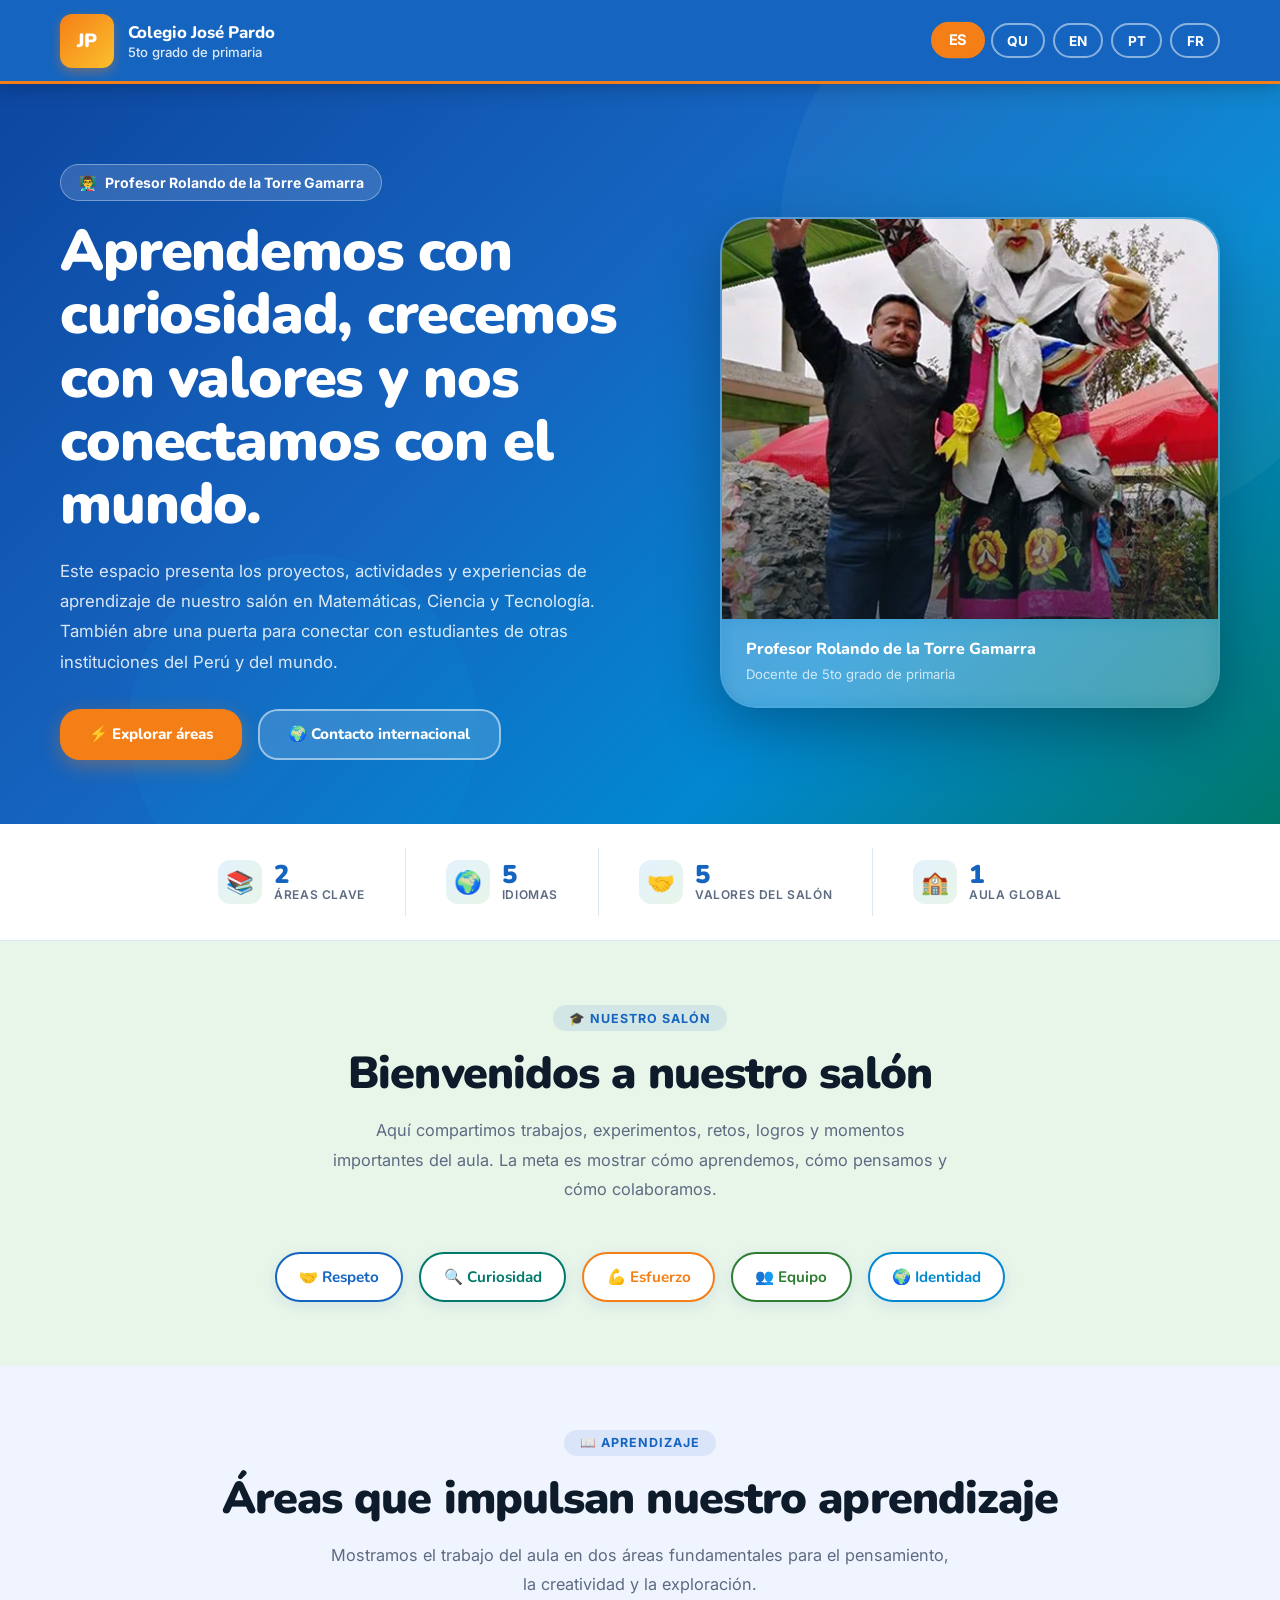
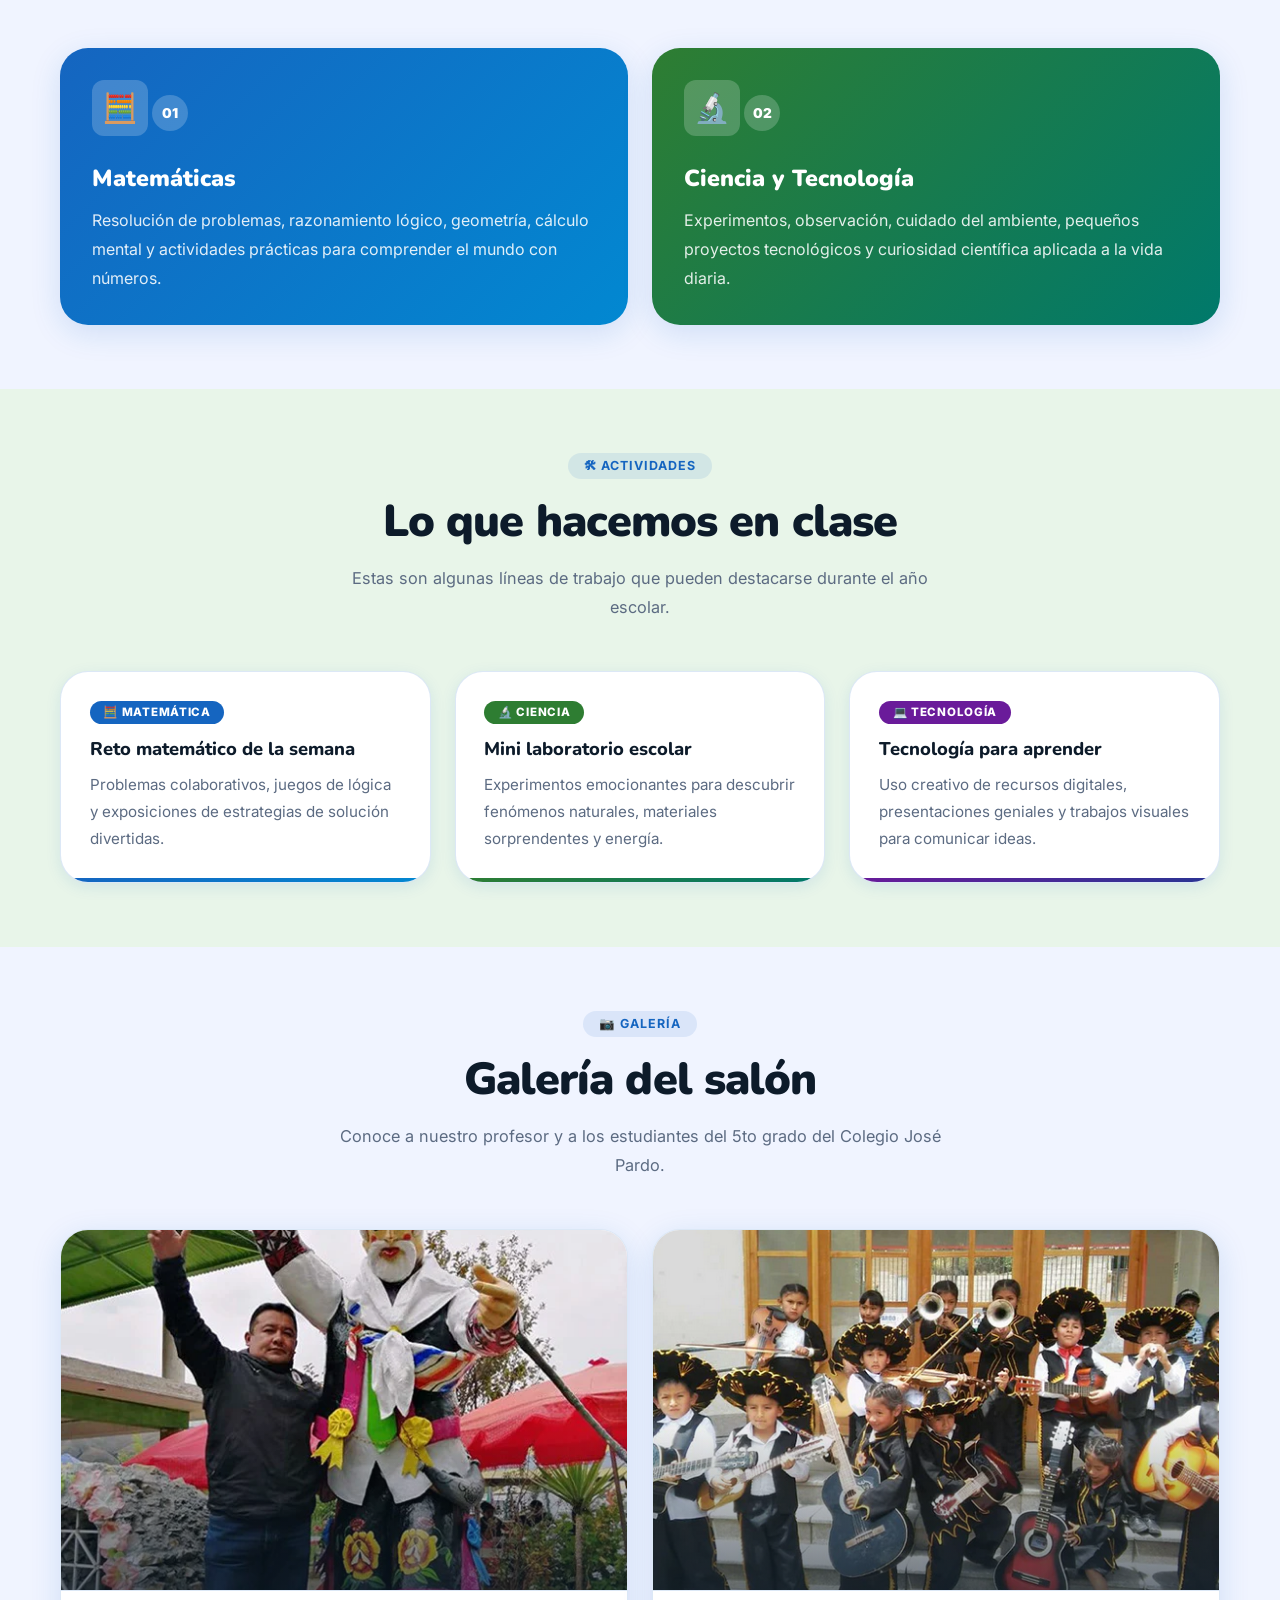
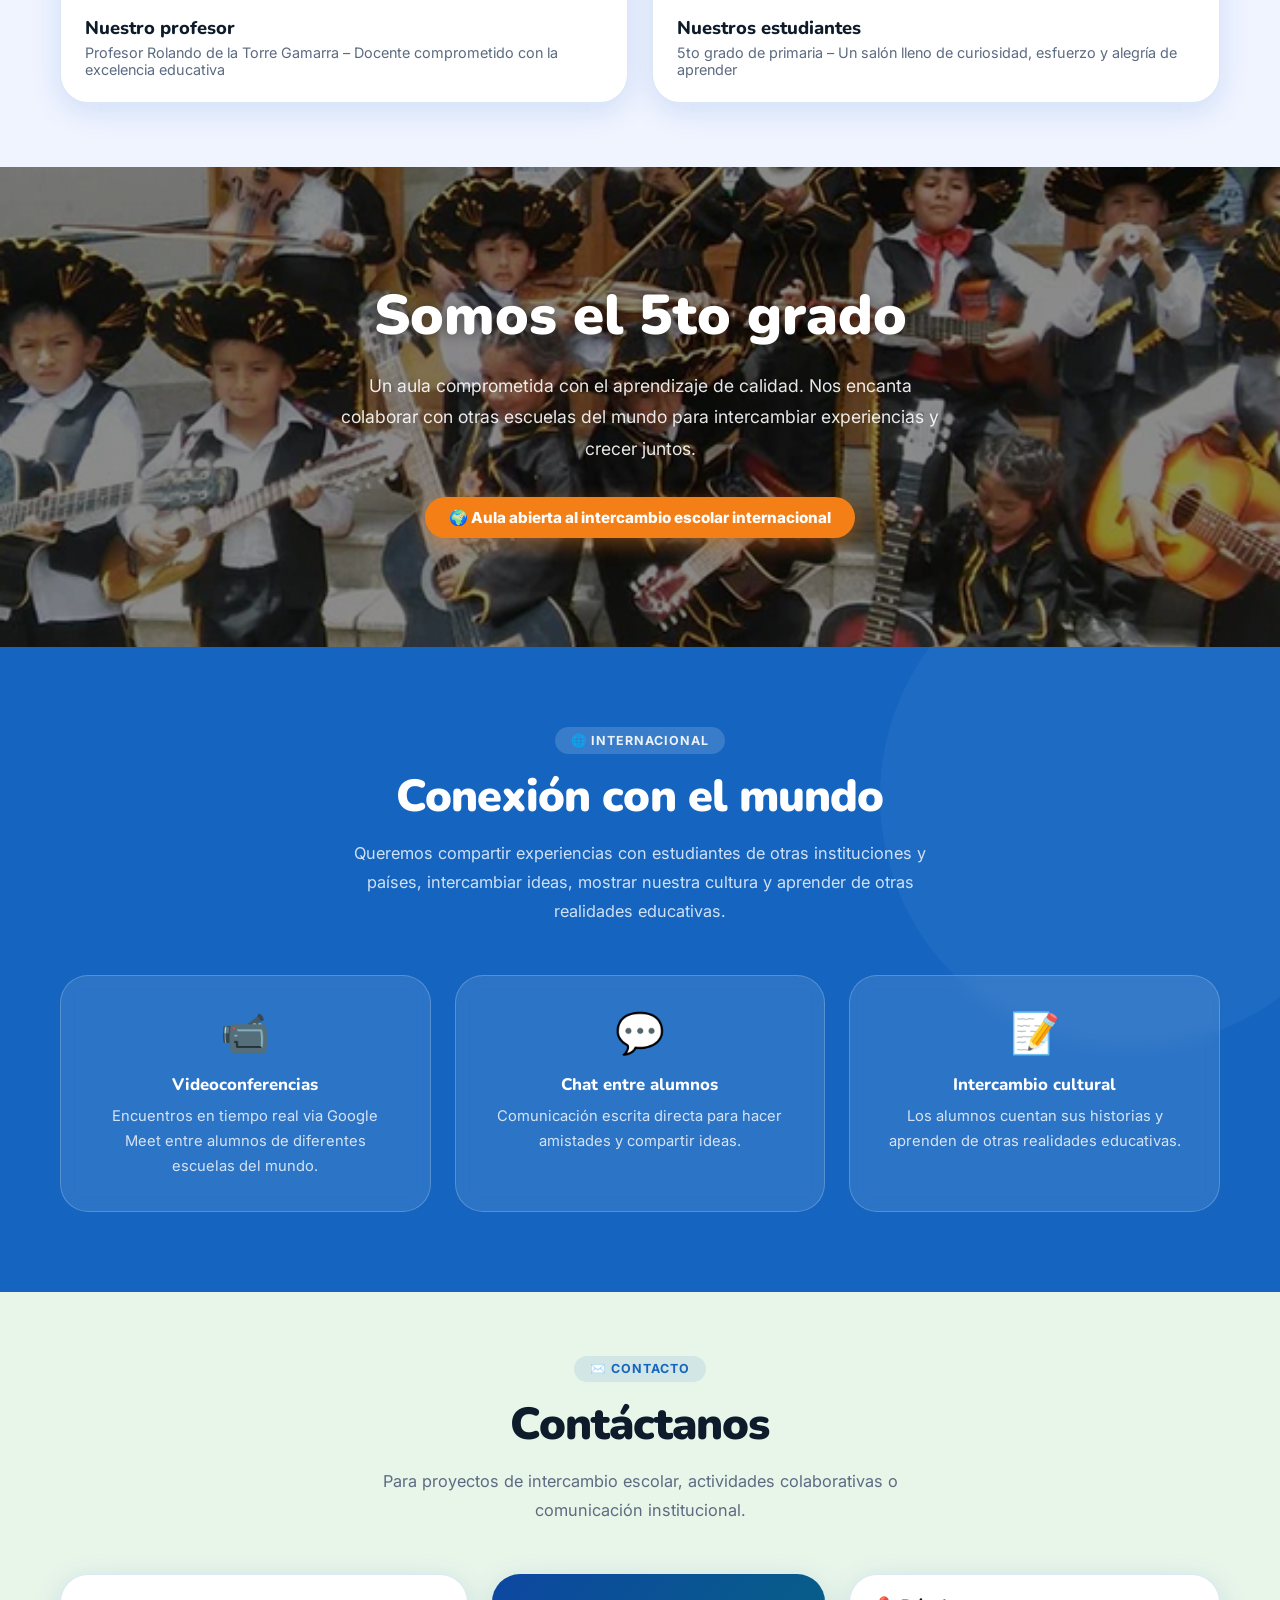
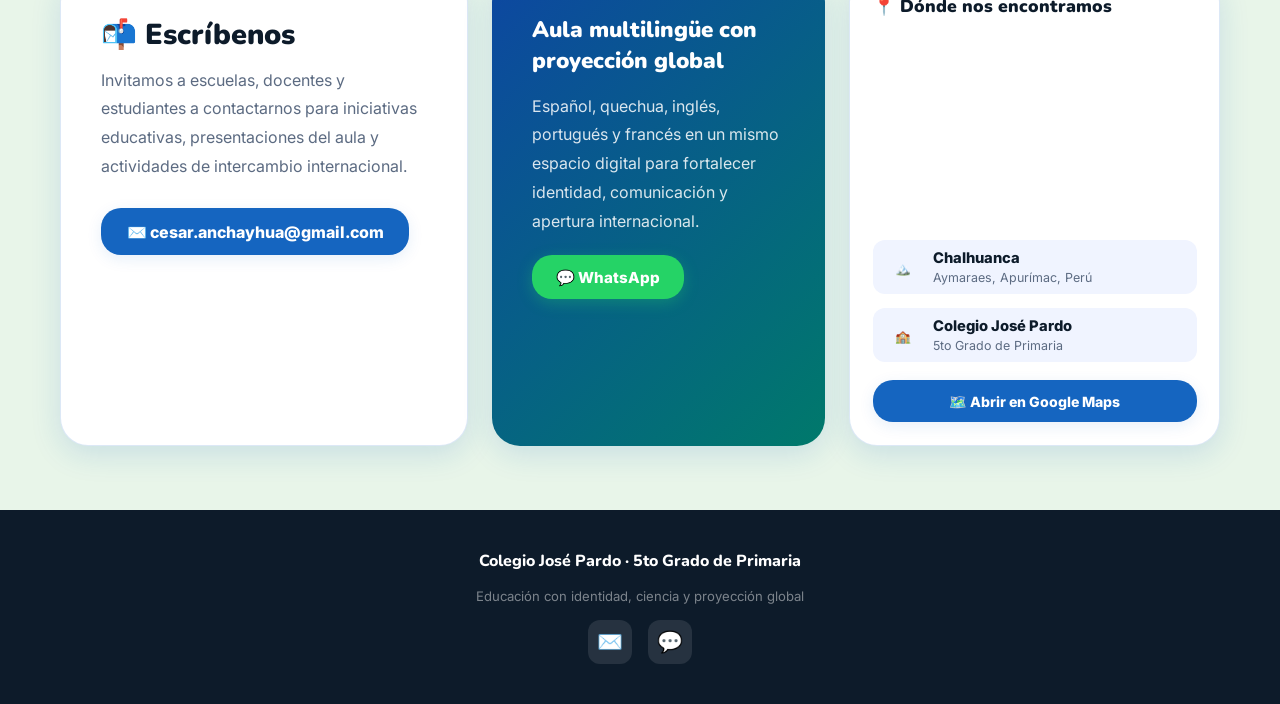
==== index.html @ b04d2465 "🏫 Lanzamiento inicial – Página web 5to Grado Colegio José Pardo" ====
<!DOCTYPE html>
<html lang="es">
<head>
  <meta charset="UTF-8" />
  <meta name="viewport" content="width=device-width, initial-scale=1.0" />
  <meta name="description" content="Página web del 5to grado de primaria del Colegio José Pardo – Aprendizaje con identidad, ciencia y proyección global." />
  <title>5to Grado – Colegio José Pardo</title>
  <link rel="preconnect" href="https://fonts.googleapis.com">
  <link rel="preconnect" href="https://fonts.gstatic.com" crossorigin>
  <link href="https://fonts.googleapis.com/css2?family=Nunito:wght@400;600;700;800;900&family=Inter:wght@400;500;600;700&display=swap" rel="stylesheet">
  <link rel="stylesheet" href="css/style.css" />
</head>
<body>

  <!-- ====== HEADER ====== -->
  <header class="site-header">
    <div class="container nav">
      <div class="brand">
        <div class="brand-mark">JP</div>
        <div>
          <h1 id="schoolName">Colegio José Pardo</h1>
          <p id="gradeLevel">5to grado de primaria</p>
        </div>
      </div>
      <div class="language-switcher" aria-label="Selector de idioma">
        <button class="lang-btn active" data-lang="es">ES</button>
        <button class="lang-btn" data-lang="qu">QU</button>
        <button class="lang-btn" data-lang="en">EN</button>
        <button class="lang-btn" data-lang="pt">PT</button>
        <button class="lang-btn" data-lang="fr">FR</button>
      </div>
    </div>
  </header>

  <main>

    <!-- ====== HERO con foto del PROFESOR ====== -->
    <section class="hero">
      <div class="container hero-grid">

        <!-- Texto izquierda -->
        <div class="hero-text">
          <div class="pill" id="teacherName">Profesor Rolando de la Torre Gamarra</div>
          <h2 id="heroTitle">
            Aprendemos con <span class="hero-highlight">curiosidad</span>,<br>
            crecemos con <span class="hero-highlight">valores</span><br>
            y nos conectamos con el mundo.
          </h2>
          <p id="heroDescription">
            Este espacio presenta los proyectos, actividades y experiencias de aprendizaje de nuestro salón en Matemáticas, Ciencia y Tecnología. También abre una puerta para conectar con estudiantes de otras instituciones del Perú y del mundo.
          </p>
          <div class="hero-actions">
            <a href="#areas" class="btn btn-primary" id="btnExplore">⚡ Explorar áreas</a>
            <a href="#contacto" class="btn btn-secondary" id="btnContact">🌍 Contacto internacional</a>
          </div>
        </div>

        <!-- Foto del profesor -->
        <div>
          <figure class="hero-teacher-card" style="margin:0;">
            <div class="gallery-card-img-wrap">
              <img src="fotos/profesor.png" alt="Profesor Rolando de la Torre Gamarra" />
              <div class="gallery-card-overlay"></div>
            </div>
            <div class="hero-teacher-info">
              <h3 id="teacherCardName">Profesor Rolando de la Torre Gamarra</h3>
              <p id="welcomeLabel">Docente de 5to grado de primaria</p>
            </div>
          </figure>
        </div>

      </div>
    </section>

    <!-- ====== STATS STRIP ====== -->
    <div class="stats-strip">
      <div class="container">
        <div class="stats-row">
          <div class="stat-item">
            <div class="stat-icon">📚</div>
            <div>
              <span class="stat-num">2</span>
              <span class="stat-lbl" id="areasLabel">Áreas clave</span>
            </div>
          </div>
          <div class="stat-item">
            <div class="stat-icon">🌍</div>
            <div>
              <span class="stat-num">5</span>
              <span class="stat-lbl" id="languagesLabel">Idiomas</span>
            </div>
          </div>
          <div class="stat-item">
            <div class="stat-icon">🤝</div>
            <div>
              <span class="stat-num">5</span>
              <span class="stat-lbl">Valores del salón</span>
            </div>
          </div>
          <div class="stat-item">
            <div class="stat-icon">🏫</div>
            <div>
              <span class="stat-num">1</span>
              <span class="stat-lbl">Aula global</span>
            </div>
          </div>
        </div>
      </div>
    </div>

    <!-- ====== BIENVENIDA + VALORES ====== -->
    <section class="section intro section-alt">
      <div class="container">
        <div class="section-heading">
          <span class="tag">🎓 Nuestro salón</span>
          <h2 id="welcomeTitle">Bienvenidos a nuestro salón</h2>
          <p id="welcomeText">
            Aquí compartimos trabajos, experimentos, retos, logros y momentos importantes del aula. La meta es mostrar cómo aprendemos, cómo pensamos y cómo colaboramos.
          </p>
        </div>
        <div class="values-grid" id="valuesGrid"></div>
      </div>
    </section>

    <!-- ====== ÁREAS DE APRENDIZAJE ====== -->
    <section class="section" id="areas">
      <div class="container">
        <div class="section-heading">
          <span class="tag">📖 Aprendizaje</span>
          <h2 id="subjectsTitle">Áreas que impulsan nuestro aprendizaje</h2>
          <p id="subjectsSubtitle">Mostramos el trabajo del aula en dos áreas fundamentales para el pensamiento, la creatividad y la exploración.</p>
        </div>
        <div class="subject-grid">
          <article class="subject-card">
            <div class="subject-icon">🧮</div>
            <span class="subject-number">01</span>
            <h3 id="mathTitle">Matemáticas</h3>
            <p id="mathDesc">Resolución de problemas, razonamiento lógico, geometría, cálculo mental y actividades prácticas para comprender el mundo con números.</p>
          </article>
          <article class="subject-card">
            <div class="subject-icon">🔬</div>
            <span class="subject-number">02</span>
            <h3 id="scienceTitle">Ciencia y Tecnología</h3>
            <p id="scienceDesc">Experimentos, observación, cuidado del ambiente, pequeños proyectos tecnológicos y curiosidad científica aplicada a la vida diaria.</p>
          </article>
        </div>
      </div>
    </section>

    <!-- ====== PROYECTOS ====== -->
    <section class="section section-alt">
      <div class="container">
        <div class="section-heading">
          <span class="tag">🛠 Actividades</span>
          <h2 id="projectsTitle">Lo que hacemos en clase</h2>
          <p id="projectsSubtitle">Estas son algunas líneas de trabajo que pueden destacarse durante el año escolar.</p>
        </div>
        <div class="projects-grid" id="projectsGrid"></div>
      </div>
    </section>

    <!-- ====== GALERÍA DEL SALÓN — fotos reales ====== -->
    <section class="section gallery-section">
      <div class="container">
        <div class="section-heading">
          <span class="tag">📷 Galería</span>
          <h2 id="galleryTitle">Galería del salón</h2>
          <p id="galleryNote">Conoce a nuestro profesor y a los estudiantes del 5to grado del Colegio José Pardo.</p>
        </div>
        <div class="gallery-grid">
          <figure class="gallery-card" style="margin:0;">
            <div class="gallery-card-img-wrap">
              <img src="fotos/profesor.png" alt="Profesor Rolando de la Torre Gamarra" />
              <div class="gallery-card-overlay"></div>
            </div>
            <figcaption>
              <h3 id="teacherCardTitle">Nuestro profesor</h3>
              <p id="teacherCaption">Profesor Rolando de la Torre Gamarra – Docente comprometido con la excelencia educativa</p>
            </figcaption>
          </figure>

          <figure class="gallery-card" style="margin:0;">
            <div class="gallery-card-img-wrap">
              <img src="fotos/grupo.png" alt="Estudiantes del 5to grado – Colegio José Pardo" />
              <div class="gallery-card-overlay"></div>
            </div>
            <figcaption>
              <h3 id="studentsCardTitle">Nuestros estudiantes</h3>
              <p id="studentsCaption">5to grado de primaria – Un salón lleno de curiosidad, esfuerzo y alegría de aprender</p>
            </figcaption>
          </figure>
        </div>
      </div>
    </section>

    <!-- ====== FOTO GRUPO — SECCIÓN INMERSIVA ====== -->
    <section class="group-section">
      <div class="group-bg">
        <img src="fotos/grupo.png" alt="Grupo del 5to grado Colegio José Pardo" />
      </div>
      <div class="group-content container">
        <h2 id="groupSectionTitle">Somos el 5to grado</h2>
        <p id="groupSectionText">Un aula comprometida con el aprendizaje de calidad. Nos encanta colaborar con otras escuelas del mundo para intercambiar experiencias y crecer juntos.</p>
        <span class="group-badge">🌍 Aula abierta al intercambio escolar internacional</span>
      </div>
    </section>

    <!-- ====== CONEXIÓN GLOBAL ====== -->
    <section class="global-section" id="global">
      <div class="container">
        <div class="section-heading">
          <span class="tag">🌐 Internacional</span>
          <h2 id="globalTitle">Conexión con el mundo</h2>
          <p id="globalText">Queremos compartir experiencias con estudiantes de otras instituciones y países, intercambiar ideas, mostrar nuestra cultura y aprender de otras realidades educativas.</p>
        </div>
        <div class="global-grid" id="globalGrid"></div>
      </div>
    </section>

    <!-- ====== CONTACTO ====== -->
    <section class="section contact-section" id="contacto">
      <div class="container">
        <div class="section-heading">
          <span class="tag">✉️ Contacto</span>
          <h2 id="contactTitle">Contáctanos</h2>
          <p id="contactText">Para proyectos de intercambio escolar, actividades colaborativas o comunicación institucional.</p>
        </div>
        <div class="contact-grid contact-grid-3">
          <div class="contact-card">
            <h2>📬 Escríbenos</h2>
            <p id="contactInvite">Invitamos a escuelas, docentes y estudiantes a contactarnos para iniciativas educativas, presentaciones del aula y actividades de intercambio internacional.</p>
            <a class="email-link" href="mailto:cesar.anchayhua@gmail.com">✉️ cesar.anchayhua@gmail.com</a>
          </div>

          <div class="contact-card highlight">
            <h3 id="highlightTitle">Aula multilingüe con proyección global</h3>
            <p id="highlightText">Español, quechua e inglés en un mismo espacio digital para fortalecer identidad, comunicación y apertura internacional.</p>
            <a href="https://wa.me/51902749344" class="whatsapp-btn" target="_blank" rel="noopener">
              💬 WhatsApp
            </a>
          </div>

          <!-- ====== UBICACIÓN con Google Maps ====== -->
          <div class="contact-card location-card">
            <h3 id="locationTitle">📍 Dónde nos encontramos</h3>
            <div class="location-map-wrap">
              <iframe
                title="Chalhuanca, Aymaraes, Apurímac – Mapa"
                src="https://maps.google.com/maps?q=Chalhuanca,Aymaraes,Apurimac,Peru&output=embed&z=14"
                width="100%"
                height="200"
                style="border:0; border-radius: 12px;"
                allowfullscreen=""
                loading="lazy"
                referrerpolicy="no-referrer-when-downgrade">
              </iframe>
            </div>
            <div class="location-info">
              <div class="location-row">
                <span class="location-icon">🏔️</span>
                <div>
                  <strong id="locationCity">Chalhuanca</strong>
                  <span id="locationRegion">Aymaraes, Apurímac, Perú</span>
                </div>
              </div>
              <div class="location-row">
                <span class="location-icon">🏫</span>
                <div>
                  <strong id="locationSchool">Colegio José Pardo</strong>
                  <span id="locationGrade">5to Grado de Primaria</span>
                </div>
              </div>
              <a
                href="https://maps.google.com/?q=Chalhuanca,Aymaraes,Apurimac,Peru"
                class="maps-btn"
                target="_blank"
                rel="noopener"
                id="locationMapBtn">
                🗺️ Abrir en Google Maps
              </a>
            </div>
          </div>

        </div>
      </div>
    </section>

  </main>

  <!-- ====== FOOTER ====== -->
  <footer class="site-footer">
    <div class="container footer-inner">
      <div class="footer-brand">Colegio José Pardo · 5to Grado de Primaria</div>
      <p class="footer-sub" id="footerText">Educación con identidad, ciencia y proyección global</p>
      <div class="footer-icons">
        <a href="mailto:cesar.anchayhua@gmail.com" class="footer-icon-link" title="Correo electrónico" aria-label="Email">✉️</a>
        <a href="https://wa.me/51902749344" class="footer-icon-link" title="WhatsApp" aria-label="WhatsApp" target="_blank" rel="noopener">💬</a>
      </div>
    </div>
  </footer>

  <script src="js/main.js"></script>
</body>
</html>
---- css/style.css ----
/* ============================================================
   COLEGIO JOSÉ PARDO — 5TO PRIMARIA
   Colorimetría educativa: azul sapphire (confianza, conocimiento),
   verde esmeralda (crecimiento, aprendizaje), dorado ámbar (creatividad)
   ============================================================ */

@import url('https://fonts.googleapis.com/css2?family=Nunito:wght@400;600;700;800;900&family=Inter:wght@400;500;600;700&display=swap');

:root {
  /* Colores principales - Paleta educativa */
  --edu-blue:    #1565C0;   /* Azul profundo - confianza, conocimiento */
  --edu-blue-lt: #1976D2;   /* Azul medio */
  --edu-teal:    #00796B;   /* Verde azulado - crecimiento */
  --edu-green:   #2E7D32;   /* Verde - aprendizaje, naturaleza */
  --edu-amber:   #F57F17;   /* Ámbar - creatividad, energía */
  --edu-yellow:  #FBC02D;   /* Amarillo - alegría, curiosidad */
  --edu-sky:     #0288D1;   /* Celeste - apertura, globalidad */

  /* Neutros */
  --bg-light:    #F0F4FF;
  --bg-section:  #E8F5E9;
  --white:       #FFFFFF;
  --text:        #0D1B2A;
  --text-mid:    #2C3E5A;
  --text-soft:   #5C6B82;
  --border:      rgba(21, 101, 192, 0.15);

  /* Gradientes */
  --grad-hero:   linear-gradient(135deg, #0D47A1 0%, #1565C0 40%, #0288D1 70%, #00796B 100%);
  --grad-card:   linear-gradient(135deg, #E3F2FD, #E8F5E9);
  --grad-cta:    linear-gradient(135deg, #F57F17, #FBC02D);
  --grad-math:   linear-gradient(135deg, #1565C0, #0288D1);
  --grad-sci:    linear-gradient(135deg, #2E7D32, #00796B);
  --grad-tech:   linear-gradient(135deg, #6A1B9A, #283593);

  /* Somras */
  --shadow-sm:   0 4px 15px rgba(21, 101, 192, 0.10);
  --shadow-md:   0 8px 30px rgba(21, 101, 192, 0.15);
  --shadow-lg:   0 16px 50px rgba(21, 101, 192, 0.20);
  --shadow-glow: 0 0 30px rgba(21, 101, 192, 0.25);

  /* Tipografía */
  --font-head:   'Nunito', sans-serif;
  --font-body:   'Inter', sans-serif;

  /* Radios */
  --r-sm:  12px;
  --r-md:  20px;
  --r-lg:  28px;
  --r-xl:  36px;
}

/* ---- RESET & BASE ---- */
*, *::before, *::after { box-sizing: border-box; }
html { scroll-behavior: smooth; }
body {
  margin: 0;
  font-family: var(--font-body);
  background: var(--bg-light);
  color: var(--text);
  min-height: 100vh;
  overflow-x: hidden;
}
img { max-width: 100%; display: block; }
h1,h2,h3,h4 { font-family: var(--font-head); }

.container {
  width: min(1160px, calc(100% - 2rem));
  margin: 0 auto;
}

/* ======================================================
   HEADER / NAV
   ====================================================== */
.site-header {
  position: sticky;
  top: 0;
  z-index: 100;
  background: var(--edu-blue);
  box-shadow: 0 2px 20px rgba(0,0,0,0.25);
  border-bottom: 3px solid var(--edu-amber);
}

.nav {
  display: flex;
  justify-content: space-between;
  align-items: center;
  gap: 1rem;
  padding: 0.85rem 0;
}

.brand {
  display: flex;
  align-items: center;
  gap: 0.85rem;
}

.brand-mark {
  width: 54px;
  height: 54px;
  border-radius: var(--r-sm);
  display: grid;
  place-items: center;
  background: var(--grad-cta);
  font-family: var(--font-head);
  font-weight: 900;
  font-size: 1.2rem;
  color: var(--white);
  box-shadow: 0 4px 12px rgba(245,127,23,0.4);
  flex-shrink: 0;
}

.brand h1,
.brand p { margin: 0; color: var(--white); }

.brand h1 {
  font-size: 1.05rem;
  font-weight: 800;
  letter-spacing: -0.01em;
}

.brand p {
  font-size: 0.82rem;
  opacity: 0.85;
  font-weight: 500;
}

/* Selector de idioma */
.language-switcher { display: flex; gap: 0.5rem; }

.lang-btn {
  border: 2px solid rgba(255,255,255,0.5);
  background: transparent;
  color: #fff;
  border-radius: 999px;
  padding: 0.45rem 0.9rem;
  cursor: pointer;
  font-weight: 700;
  font-size: 0.85rem;
  transition: 0.25s ease;
  font-family: var(--font-body);
}

.lang-btn:hover,
.lang-btn.active {
  background: var(--edu-amber);
  border-color: var(--edu-amber);
  color: #fff;
  transform: scale(1.08);
}

/* ======================================================
   HERO — con foto del profesor a la derecha
   ====================================================== */
.hero {
  background: var(--grad-hero);
  padding: 5rem 0 4rem;
  position: relative;
  overflow: hidden;
}

/* Círculos decorativos de fondo */
.hero::before {
  content: '';
  position: absolute;
  width: 600px; height: 600px;
  border-radius: 50%;
  background: rgba(255,255,255,0.04);
  top: -150px; right: -100px;
  pointer-events: none;
}

.hero::after {
  content: '';
  position: absolute;
  width: 350px; height: 350px;
  border-radius: 50%;
  background: rgba(0,188,212,0.06);
  bottom: -80px; left: 10%;
  pointer-events: none;
}

.hero-grid {
  display: grid;
  grid-template-columns: 1.1fr 0.9fr;
  gap: 3rem;
  align-items: center;
  position: relative;
  z-index: 2;
}

/* Badge del profesor */
.pill {
  display: inline-flex;
  align-items: center;
  gap: 0.5rem;
  border-radius: 999px;
  padding: 0.55rem 1.1rem;
  background: rgba(255,255,255,0.15);
  border: 1.5px solid rgba(255,255,255,0.35);
  font-weight: 700;
  font-size: 0.88rem;
  color: #fff;
  backdrop-filter: blur(4px);
  margin-bottom: 1.2rem;
}

.pill::before { content: '👨‍🏫'; }

.hero h2 {
  font-family: var(--font-head);
  font-size: clamp(2rem, 4.5vw, 3.8rem);
  font-weight: 900;
  line-height: 1.1;
  color: #fff;
  margin: 0 0 1.2rem;
  letter-spacing: -0.02em;
}

.hero-highlight {
  color: var(--edu-yellow);
}

.hero p {
  color: rgba(255,255,255,0.85);
  line-height: 1.8;
  font-size: 1.05rem;
  margin: 0 0 2rem;
  max-width: 540px;
}

.hero-actions {
  display: flex;
  gap: 1rem;
  flex-wrap: wrap;
}

/* Tarjeta del profesor */
.hero-teacher-card {
  position: relative;
  border-radius: var(--r-xl);
  overflow: hidden;
  background: rgba(255,255,255,0.1);
  backdrop-filter: blur(10px);
  border: 2px solid rgba(255,255,255,0.2);
  box-shadow: 0 20px 60px rgba(0,0,0,0.3);
  animation: float 4s ease-in-out infinite;
}

.hero-teacher-card img {
  width: 100%;
  height: 400px;
  object-fit: cover;
  object-position: top center;
  display: block;
}

.hero-teacher-info {
  padding: 1.2rem 1.5rem;
  background: rgba(255,255,255,0.12);
  backdrop-filter: blur(8px);
}

.hero-teacher-info h3 {
  margin: 0;
  color: #fff;
  font-size: 1rem;
  font-weight: 800;
}

.hero-teacher-info p {
  margin: 0.2rem 0 0;
  color: rgba(255,255,255,0.75);
  font-size: 0.82rem;
}

@keyframes float {
  0%, 100% { transform: translateY(0px); }
  50% { transform: translateY(-10px); }
}

/* ======================================================
   BOTONES
   ====================================================== */
.btn {
  display: inline-flex;
  align-items: center;
  gap: 0.5rem;
  text-decoration: none;
  border-radius: var(--r-md);
  padding: 0.85rem 1.8rem;
  font-family: var(--font-head);
  font-weight: 800;
  font-size: 0.95rem;
  transition: all 0.3s ease;
  border: none;
  cursor: pointer;
  position: relative;
  overflow: hidden;
}

.btn-primary {
  background: var(--edu-amber);
  color: #fff;
  box-shadow: 0 6px 20px rgba(245,127,23,0.35);
}

.btn-primary:hover {
  background: #E65100;
  transform: translateY(-3px);
  box-shadow: 0 10px 28px rgba(245,127,23,0.45);
}

.btn-secondary {
  background: rgba(255,255,255,0.15);
  color: #fff;
  border: 2px solid rgba(255,255,255,0.5);
  backdrop-filter: blur(4px);
}

.btn-secondary:hover {
  background: rgba(255,255,255,0.25);
  transform: translateY(-3px);
}

/* ======================================================
   STATS STRIP
   ====================================================== */
.stats-strip {
  background: var(--white);
  padding: 1.5rem 0;
  border-bottom: 1px solid var(--border);
  box-shadow: var(--shadow-sm);
}

.stats-row {
  display: flex;
  justify-content: center;
  align-items: center;
  gap: 0;
  flex-wrap: wrap;
}

.stat-item {
  display: flex;
  align-items: center;
  gap: 0.75rem;
  padding: 0.75rem 2.5rem;
  border-right: 1px solid var(--border);
}

.stat-item:last-child { border-right: none; }

.stat-icon {
  width: 44px; height: 44px;
  border-radius: 12px;
  display: grid;
  place-items: center;
  font-size: 1.4rem;
  background: var(--grad-card);
  flex-shrink: 0;
}

.stat-num {
  display: block;
  font-family: var(--font-head);
  font-size: 1.6rem;
  font-weight: 900;
  color: var(--edu-blue);
  line-height: 1;
}

.stat-lbl {
  display: block;
  font-size: 0.75rem;
  color: var(--text-soft);
  font-weight: 600;
  text-transform: uppercase;
  letter-spacing: 0.05em;
}

/* ======================================================
   SECCIONES GENÉRICAS
   ====================================================== */
.section { padding: 4rem 0; }

.section-alt { background: var(--bg-section); }

.section-heading {
  text-align: center;
  margin-bottom: 3rem;
}

.section-heading .tag {
  display: inline-block;
  padding: 0.35rem 1rem;
  background: rgba(21,101,192,0.1);
  color: var(--edu-blue);
  border-radius: 999px;
  font-size: 0.78rem;
  font-weight: 700;
  text-transform: uppercase;
  letter-spacing: 0.08em;
  margin-bottom: 0.75rem;
}

.section-heading h2 {
  font-size: clamp(1.8rem, 3.5vw, 2.8rem);
  color: var(--text);
  margin: 0 0 0.75rem;
  font-weight: 900;
  letter-spacing: -0.02em;
}

.section-heading p {
  color: var(--text-soft);
  line-height: 1.8;
  max-width: 620px;
  margin: 0 auto;
  font-size: 1.02rem;
}

/* ======================================================
   VALORES
   ====================================================== */
.values-grid {
  display: flex;
  justify-content: center;
  gap: 1rem;
  flex-wrap: wrap;
}

.value-item {
  display: flex;
  align-items: center;
  gap: 0.6rem;
  padding: 0.8rem 1.4rem;
  border-radius: 999px;
  font-family: var(--font-head);
  font-weight: 700;
  font-size: 0.95rem;
  border: 2px solid transparent;
  cursor: pointer;
  transition: all 0.3s ease;
  background: var(--white);
  color: var(--text);
  box-shadow: var(--shadow-sm);
}

.value-item:nth-child(1) { border-color: var(--edu-blue); color: var(--edu-blue); }
.value-item:nth-child(2) { border-color: var(--edu-teal); color: var(--edu-teal); }
.value-item:nth-child(3) { border-color: var(--edu-amber); color: var(--edu-amber); }
.value-item:nth-child(4) { border-color: var(--edu-green); color: var(--edu-green); }
.value-item:nth-child(5) { border-color: var(--edu-sky); color: var(--edu-sky); }

.value-item:hover {
  transform: translateY(-4px) scale(1.05);
  box-shadow: var(--shadow-md);
  color: #fff !important;
}

.value-item:nth-child(1):hover { background: var(--edu-blue); }
.value-item:nth-child(2):hover { background: var(--edu-teal); }
.value-item:nth-child(3):hover { background: var(--edu-amber); }
.value-item:nth-child(4):hover { background: var(--edu-green); }
.value-item:nth-child(5):hover { background: var(--edu-sky); }

/* ======================================================
   ÁREAS — CARDS CON GRADIENTE
   ====================================================== */
.subject-grid {
  display: grid;
  grid-template-columns: repeat(2, 1fr);
  gap: 1.5rem;
}

.subject-card {
  padding: 2rem;
  border-radius: var(--r-lg);
  position: relative;
  overflow: hidden;
  color: #fff;
  transition: all 0.3s ease;
  box-shadow: var(--shadow-md);
}

.subject-card::before {
  content: '';
  position: absolute;
  inset: 0;
  background: rgba(255,255,255,0.07);
  opacity: 0;
  transition: opacity 0.3s ease;
}

.subject-card:hover::before { opacity: 1; }
.subject-card:hover { transform: translateY(-6px); box-shadow: var(--shadow-lg); }

.subject-card:nth-child(1) { background: var(--grad-math); }
.subject-card:nth-child(2) { background: var(--grad-sci); }

.subject-card h3 {
  font-size: 1.45rem;
  font-weight: 900;
  margin: 1rem 0 0.75rem;
  color: #fff;
}

.subject-card p {
  color: rgba(255,255,255,0.88);
  line-height: 1.8;
  margin: 0;
}

.subject-icon {
  display: inline-flex;
  align-items: center;
  justify-content: center;
  width: 56px; height: 56px;
  border-radius: var(--r-sm);
  background: rgba(255,255,255,0.2);
  font-size: 1.8rem;
}

.subject-number {
  display: inline-block;
  width: 36px; height: 36px;
  border-radius: 999px;
  background: rgba(255,255,255,0.2);
  text-align: center;
  line-height: 36px;
  font-weight: 900;
  font-size: 0.85rem;
  margin-bottom: 1rem;
}

/* ======================================================
   PROYECTOS
   ====================================================== */
.projects-grid {
  display: grid;
  grid-template-columns: repeat(3, 1fr);
  gap: 1.5rem;
}

.project-card {
  background: var(--white);
  border-radius: var(--r-lg);
  padding: 1.8rem;
  box-shadow: var(--shadow-sm);
  border: 1.5px solid var(--border);
  transition: all 0.3s ease;
  position: relative;
  overflow: hidden;
}

.project-card::after {
  content: '';
  position: absolute;
  bottom: 0; left: 0; right: 0;
  height: 4px;
}

.project-card:nth-child(1)::after { background: var(--grad-math); }
.project-card:nth-child(2)::after { background: var(--grad-sci); }
.project-card:nth-child(3)::after { background: var(--grad-tech); }

.project-card:hover {
  transform: translateY(-6px);
  box-shadow: var(--shadow-lg);
  border-color: rgba(21,101,192,0.3);
}

.project-card h3 {
  color: var(--text);
  font-size: 1.15rem;
  font-weight: 800;
  margin: 0.75rem 0 0.6rem;
}

.project-card p {
  color: var(--text-soft);
  line-height: 1.8;
  margin: 0;
  font-size: 0.95rem;
}

.project-tag {
  display: inline-block;
  padding: 0.3rem 0.85rem;
  border-radius: 999px;
  font-size: 0.72rem;
  font-weight: 800;
  text-transform: uppercase;
  letter-spacing: 0.06em;
  color: #fff;
}

.project-card:nth-child(1) .project-tag { background: var(--edu-blue); }
.project-card:nth-child(2) .project-tag { background: var(--edu-green); }
.project-card:nth-child(3) .project-tag { background: #6A1B9A; }

/* ======================================================
   GALERÍA CON FOTOS REALES
   ====================================================== */
.gallery-section { background: var(--bg-light); }

.gallery-grid {
  display: grid;
  grid-template-columns: repeat(2, 1fr);
  gap: 1.5rem;
}

.gallery-card {
  border-radius: var(--r-lg);
  overflow: hidden;
  box-shadow: var(--shadow-md);
  background: var(--white);
  border: 1.5px solid var(--border);
  transition: all 0.4s ease;
  position: relative;
}

.gallery-card:hover {
  transform: translateY(-8px) scale(1.01);
  box-shadow: var(--shadow-lg);
}

.gallery-card-img-wrap {
  position: relative;
  overflow: hidden;
}

.gallery-card img {
  height: 360px;
  width: 100%;
  object-fit: cover;
  object-position: top center;
  transition: transform 0.5s ease;
  display: block;
}

.gallery-card:hover img {
  transform: scale(1.05);
}

.gallery-card-overlay {
  position: absolute;
  inset: 0;
  background: linear-gradient(to top, rgba(13,27,42,0.6) 0%, transparent 50%);
}

.gallery-card figcaption {
  padding: 1.5rem;
  border-top: 1px solid var(--border);
}

.gallery-card figcaption h3 {
  margin: 0 0 0.3rem;
  font-size: 1.15rem;
  font-weight: 800;
  color: var(--text);
}

.gallery-card figcaption p {
  margin: 0;
  color: var(--text-soft);
  font-size: 0.9rem;
}

/* ======================================================
   CONEXIÓN GLOBAL
   ====================================================== */
.global-section {
  background: var(--edu-blue);
  padding: 5rem 0;
  position: relative;
  overflow: hidden;
}

.global-section::before {
  content: '';
  position: absolute;
  width: 500px; height: 500px;
  background: rgba(255,255,255,0.04);
  border-radius: 50%;
  top: -100px; right: -100px;
}

.global-section .section-heading .tag {
  background: rgba(255,255,255,0.15);
  color: rgba(255,255,255,0.9);
}

.global-section .section-heading h2 {
  color: #fff;
}

.global-section .section-heading p {
  color: rgba(255,255,255,0.8);
}

.global-grid {
  display: grid;
  grid-template-columns: repeat(3, 1fr);
  gap: 1.5rem;
}

.global-item {
  background: rgba(255,255,255,0.1);
  border: 1.5px solid rgba(255,255,255,0.2);
  backdrop-filter: blur(8px);
  border-radius: var(--r-lg);
  padding: 2rem;
  color: #fff;
  text-align: center;
  transition: all 0.3s ease;
}

.global-item:hover {
  background: rgba(255,255,255,0.18);
  transform: translateY(-6px);
  box-shadow: 0 12px 30px rgba(0,0,0,0.2);
}

.global-item-icon {
  font-size: 2.5rem;
  margin-bottom: 1rem;
  display: block;
}

.global-item h3 {
  color: #fff;
  font-size: 1.05rem;
  font-weight: 800;
  margin: 0 0 0.5rem;
}

.global-item p {
  color: rgba(255,255,255,0.8);
  line-height: 1.7;
  font-size: 0.92rem;
  margin: 0;
}

/* ======================================================
   FOTO GRUPO — SECCIÓN INMERSIVA
   ====================================================== */
.group-section {
  position: relative;
  min-height: 480px;
  overflow: hidden;
  display: flex;
  align-items: center;
}

.group-bg {
  position: absolute;
  inset: 0;
}

.group-bg img {
  width: 100%;
  height: 100%;
  object-fit: cover;
  object-position: center;
  filter: brightness(0.55);
}

.group-content {
  position: relative;
  z-index: 2;
  width: 100%;
  text-align: center;
  padding: 4rem 0;
}

.group-content h2 {
  color: #fff;
  font-size: clamp(2rem, 5vw, 3.5rem);
  font-weight: 900;
  margin: 0 0 1rem;
  text-shadow: 0 2px 12px rgba(0,0,0,0.4);
}

.group-content p {
  color: rgba(255,255,255,0.9);
  font-size: 1.1rem;
  line-height: 1.8;
  max-width: 600px;
  margin: 0 auto 2rem;
}

.group-badge {
  display: inline-flex;
  align-items: center;
  gap: 0.6rem;
  background: var(--edu-amber);
  color: #fff;
  padding: 0.7rem 1.5rem;
  border-radius: 999px;
  font-weight: 800;
  font-size: 0.95rem;
  box-shadow: 0 6px 20px rgba(245,127,23,0.4);
}

/* ======================================================
   CONTACTO
   ====================================================== */
.contact-section { background: var(--bg-section); }

.contact-grid {
  display: grid;
  grid-template-columns: 1.2fr 0.8fr;
  gap: 1.5rem;
}

/* Grid de 3 columnas para contacto + ubicación */
.contact-grid-3 {
  grid-template-columns: 1.1fr 0.9fr 1fr;
}

/* Tarjeta de Ubicación */
.location-card {
  background: var(--white);
  padding: 0 !important;
  overflow: hidden;
}

.location-map-wrap {
  position: relative;
  overflow: hidden;
  border-radius: var(--r-lg) var(--r-lg) 0 0;
}

.location-map-wrap iframe {
  display: block;
  border-radius: 0;
}

.location-info {
  padding: 1.4rem;
  display: flex;
  flex-direction: column;
  gap: 0.85rem;
}

.location-card h3 {
  font-size: 1.1rem;
  font-weight: 900;
  color: var(--text);
  margin: 0;
  padding: 1.2rem 1.4rem 0;
}

.location-row {
  display: flex;
  align-items: center;
  gap: 0.75rem;
  padding: 0.6rem 0.75rem;
  background: var(--bg-light);
  border-radius: var(--r-sm);
}

.location-icon {
  font-size: 1.4rem;
  width: 36px;
  text-align: center;
  flex-shrink: 0;
}

.location-row strong {
  display: block;
  font-size: 0.92rem;
  font-weight: 800;
  color: var(--text);
  line-height: 1.2;
}

.location-row span {
  display: block;
  font-size: 0.78rem;
  color: var(--text-soft);
  margin-top: 0.15rem;
}

.maps-btn {
  display: inline-flex;
  align-items: center;
  justify-content: center;
  gap: 0.5rem;
  width: 100%;
  padding: 0.8rem 1rem;
  background: var(--edu-blue);
  color: #fff;
  text-decoration: none;
  border-radius: var(--r-md);
  font-weight: 800;
  font-size: 0.88rem;
  transition: all 0.3s ease;
  box-shadow: var(--shadow-sm);
  margin-top: 0.25rem;
}

.maps-btn:hover {
  background: var(--edu-blue-lt);
  transform: translateY(-3px);
  box-shadow: var(--shadow-md);
}

.contact-card {
  background: var(--white);
  border-radius: var(--r-lg);
  padding: 2.5rem;
  box-shadow: var(--shadow-md);
  border: 1.5px solid var(--border);
}

.contact-card h2 {
  font-size: 1.8rem;
  font-weight: 900;
  color: var(--text);
  margin: 0 0 0.75rem;
}

.contact-card p {
  color: var(--text-soft);
  line-height: 1.8;
  margin: 0 0 1.2rem;
}

.email-link {
  display: inline-flex;
  align-items: center;
  gap: 0.5rem;
  margin: 0.5rem 0 1.2rem;
  padding: 0.85rem 1.6rem;
  font-size: 1rem;
  font-weight: 800;
  color: #fff;
  text-decoration: none;
  background: var(--edu-blue);
  border-radius: var(--r-md);
  transition: all 0.3s ease;
  box-shadow: var(--shadow-sm);
}

.email-link:hover {
  background: var(--edu-blue-lt);
  transform: translateY(-3px);
  box-shadow: var(--shadow-md);
}

.contact-card.highlight {
  background: linear-gradient(135deg, #0D47A1, #00796B);
  border: none;
  color: #fff;
}

.contact-card.highlight h3 {
  color: #fff;
  font-size: 1.4rem;
  font-weight: 900;
  margin: 0 0 1rem;
}

.contact-card.highlight p {
  color: rgba(255,255,255,0.85);
}

.contact-card.highlight .whatsapp-btn {
  display: inline-flex;
  align-items: center;
  gap: 0.6rem;
  background: #25D366;
  color: #fff;
  padding: 0.8rem 1.5rem;
  border-radius: var(--r-md);
  text-decoration: none;
  font-weight: 800;
  font-size: 0.95rem;
  transition: all 0.3s ease;
  box-shadow: 0 4px 15px rgba(37,211,102,0.3);
}

.contact-card.highlight .whatsapp-btn:hover {
  background: #128C7E;
  transform: translateY(-3px);
}

/* ======================================================
   FOOTER
   ====================================================== */
.site-footer {
  background: var(--text);
  color: rgba(255,255,255,0.7);
  padding: 2.5rem 0;
  text-align: center;
}

.footer-inner {
  display: flex;
  flex-direction: column;
  align-items: center;
  gap: 1rem;
}

.footer-brand {
  font-family: var(--font-head);
  font-weight: 800;
  font-size: 1rem;
  color: #fff;
}

.footer-sub {
  font-size: 0.82rem;
  opacity: 0.65;
  margin: 0;
}

.footer-icons {
  display: flex;
  gap: 1rem;
}

.footer-icon-link {
  display: inline-flex;
  align-items: center;
  justify-content: center;
  width: 44px; height: 44px;
  border-radius: 12px;
  background: rgba(255,255,255,0.1);
  color: #fff;
  text-decoration: none;
  font-size: 1.3rem;
  transition: all 0.3s ease;
}

.footer-icon-link:hover {
  background: var(--edu-amber);
  transform: translateY(-4px);
}

/* ======================================================
   ANIMACIONES
   ====================================================== */
@keyframes fadeUp {
  from { opacity: 0; transform: translateY(30px); }
  to   { opacity: 1; transform: translateY(0); }
}

@keyframes pulse-glow {
  0%, 100% { box-shadow: 0 0 0 0 rgba(21,101,192,0.3); }
  50%       { box-shadow: 0 0 0 12px rgba(21,101,192,0); }
}

.animate-fade-up {
  animation: fadeUp 0.7s ease forwards;
}

/* ======================================================
   RESPONSIVE
   ====================================================== */
@media (max-width: 960px) {
  .hero-grid,
  .contact-grid,
  .contact-grid-3 {
    grid-template-columns: 1fr;
  }

  .hero-teacher-card {
    max-width: 380px;
    margin: 0 auto;
    animation: none;
  }

  .subject-grid,
  .gallery-grid {
    grid-template-columns: 1fr;
  }

  .projects-grid,
  .global-grid {
    grid-template-columns: repeat(2, 1fr);
  }

  .stats-row {
    gap: 0;
  }

  .stat-item {
    padding: 0.75rem 1.5rem;
  }
}

@media (max-width: 640px) {
  .nav {
    flex-direction: column;
    align-items: flex-start;
    gap: 0.75rem;
  }

  .hero { padding: 3rem 0 2.5rem; }

  .hero h2 { font-size: 2rem; }

  .projects-grid,
  .global-grid,
  .stats-row {
    grid-template-columns: 1fr;
  }

  .stat-item {
    border-right: none;
    border-bottom: 1px solid var(--border);
    width: 100%;
    justify-content: center;
  }

  .hero-teacher-card img {
    height: 280px;
  }

  .group-section { min-height: 320px; }
}
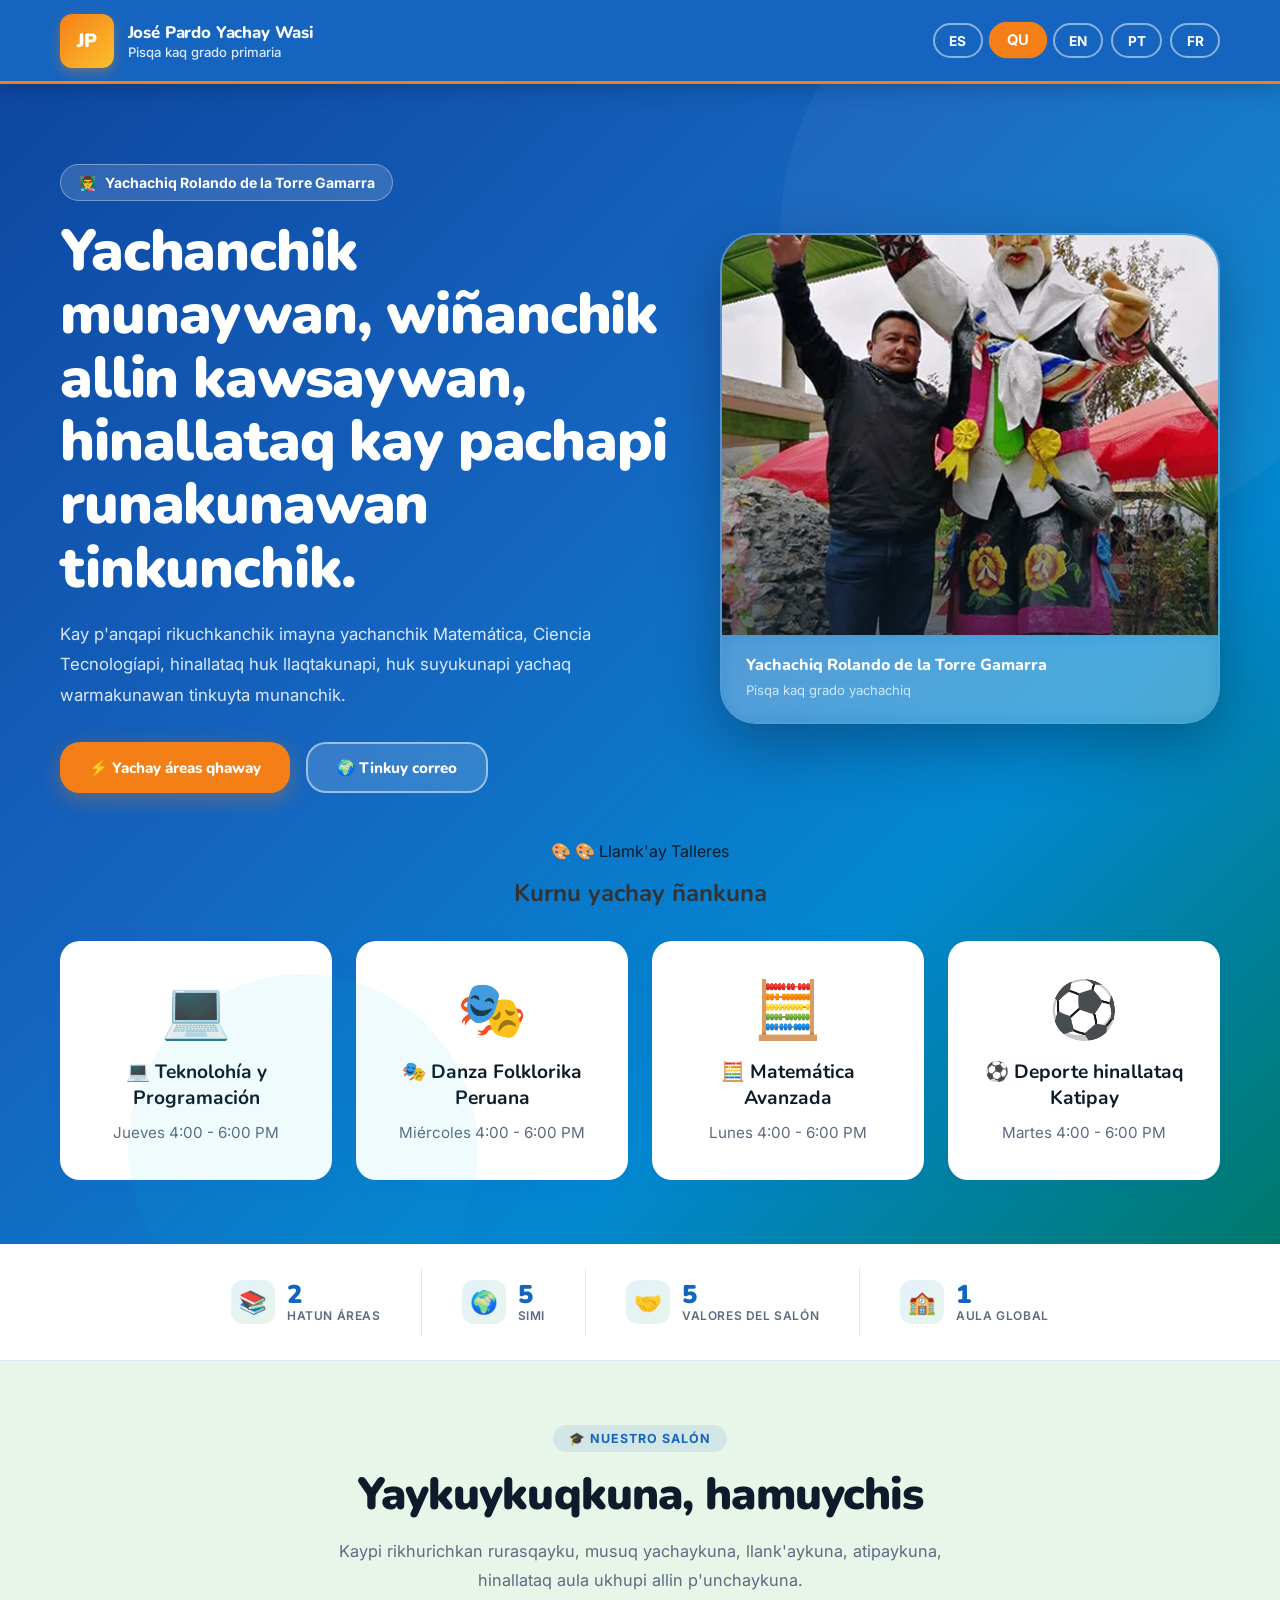
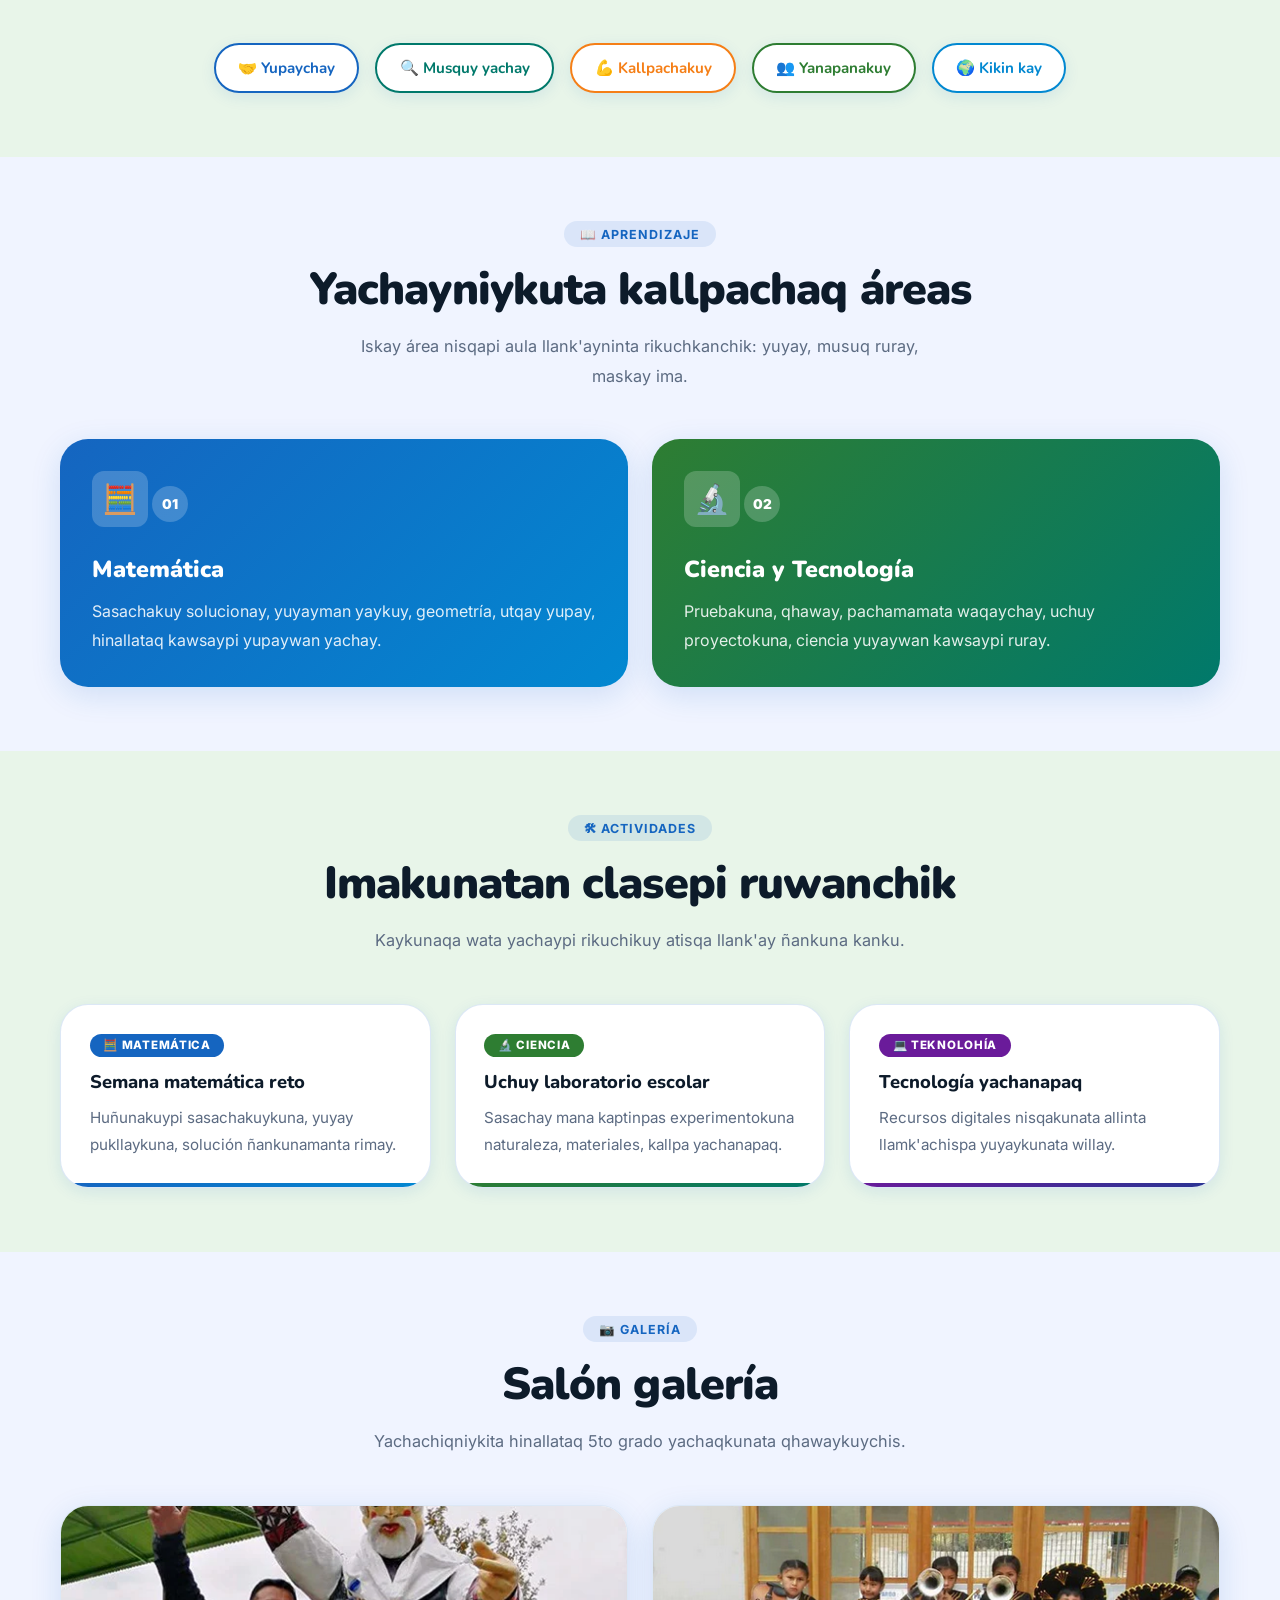
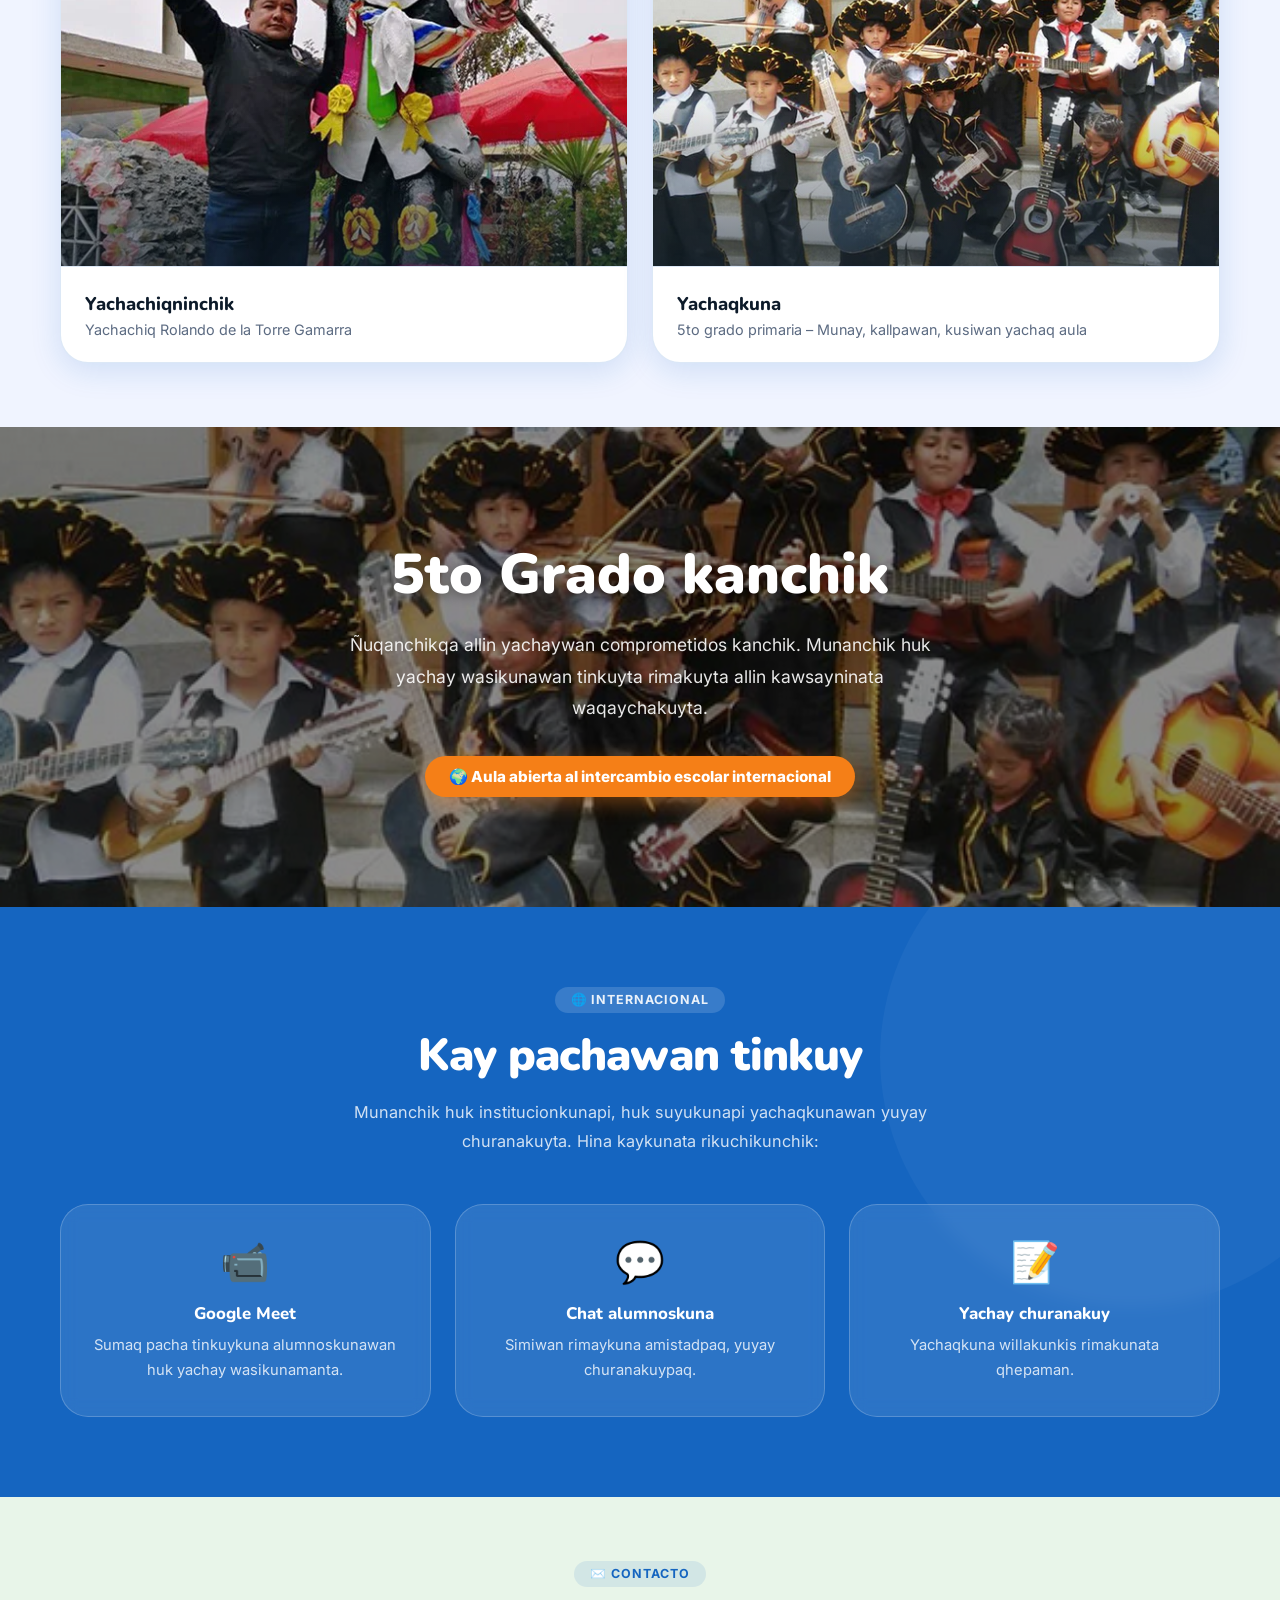
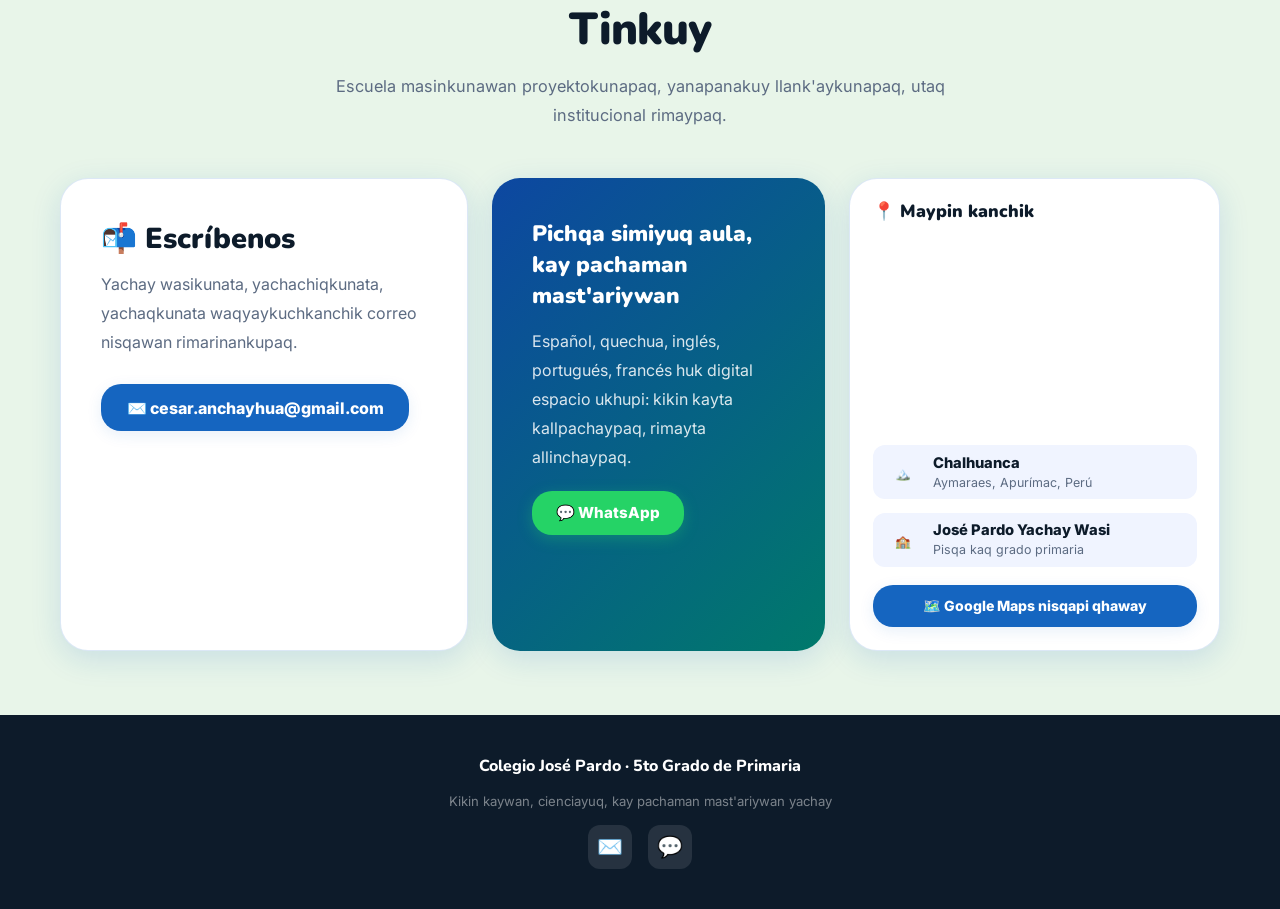
==== commit ef5baef7: "update talleres" ====
--- a/index.html
+++ b/index.html
@@ -23,8 +23,8 @@
         </div>
       </div>
       <div class="language-switcher" aria-label="Selector de idioma">
-        <button class="lang-btn active" data-lang="es">ES</button>
-        <button class="lang-btn" data-lang="qu">QU</button>
+        <button class="lang-btn" data-lang="es">ES</button>
+        <button class="lang-btn active" data-lang="qu">QU</button>
         <button class="lang-btn" data-lang="en">EN</button>
         <button class="lang-btn" data-lang="pt">PT</button>
         <button class="lang-btn" data-lang="fr">FR</button>
@@ -70,6 +70,16 @@
         </div>
 
       </div>
+
+      <!-- ====== TALLERES SECTION ====== -->
+      <div class="container" style="margin-top: 3rem;">
+        <div style="text-align: center; margin-bottom: 2rem;">
+          <span class="tag">🎨 <span id="workshopsTitle">Talleres Especiales</span></span>
+          <h3 id="workshopsMainTitle" style="font-size: 1.5rem; margin: 1rem 0; color: #333;">Actividades extracurriculares</h3>
+        </div>
+        <div class="workshops-cards" id="workshopsCardsContainer"></div>
+      </div>
+
     </section>
 
     <!-- ====== STATS STRIP ====== -->
--- a/css/style.css
+++ b/css/style.css
@@ -1059,6 +1059,59 @@
 }
 
 /* ======================================================
+   TALLERES (WORKSHOPS)
+   ====================================================== */
+
+.workshops-cards {
+  display: grid;
+  grid-template-columns: repeat(auto-fit, minmax(200px, 1fr));
+  gap: 1.5rem;
+  margin-top: 2rem;
+}
+
+.workshop-card-link {
+  text-decoration: none;
+  color: inherit;
+}
+
+.workshop-card {
+  background: white;
+  border-radius: var(--r-md);
+  padding: 2rem 1.5rem;
+  text-align: center;
+  box-shadow: var(--shadow-sm);
+  transition: all 0.3s ease;
+  cursor: pointer;
+  border: 2px solid transparent;
+}
+
+.workshop-card:hover {
+  transform: translateY(-8px);
+  box-shadow: var(--shadow-lg);
+  border-color: var(--edu-blue);
+  background: var(--bg-light);
+}
+
+.workshop-card-icon {
+  font-size: 3.5rem;
+  margin-bottom: 1rem;
+  display: block;
+}
+
+.workshop-card h3 {
+  font-size: 1.2rem;
+  color: var(--text);
+  margin: 1rem 0 0.5rem;
+  font-weight: 700;
+}
+
+.workshop-card p {
+  color: var(--text-soft);
+  font-size: 0.95rem;
+  margin: 0;
+}
+
+/* ======================================================
    RESPONSIVE
    ====================================================== */
 @media (max-width: 960px) {
@@ -1122,4 +1175,8 @@
   }
 
   .group-section { min-height: 320px; }
-}
+
+  .workshops-cards {
+    grid-template-columns: 1fr;
+  }
+}
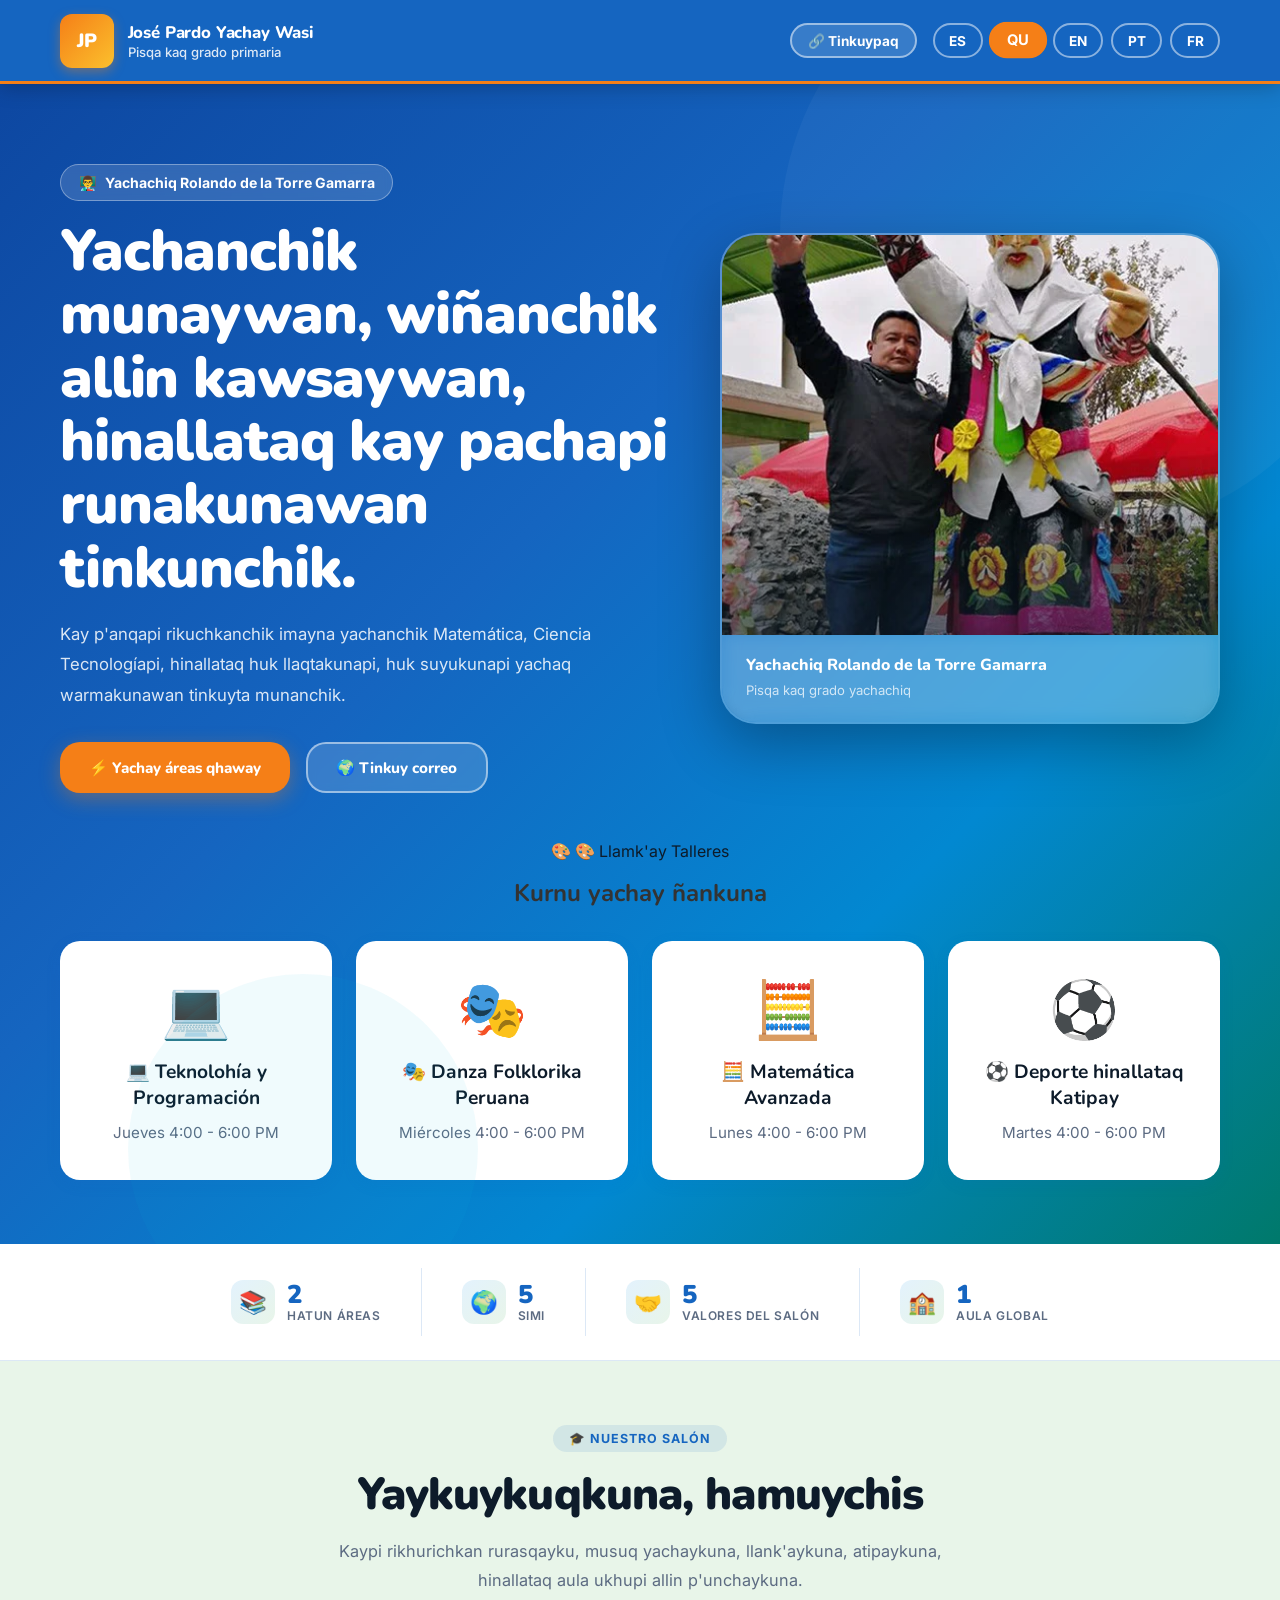
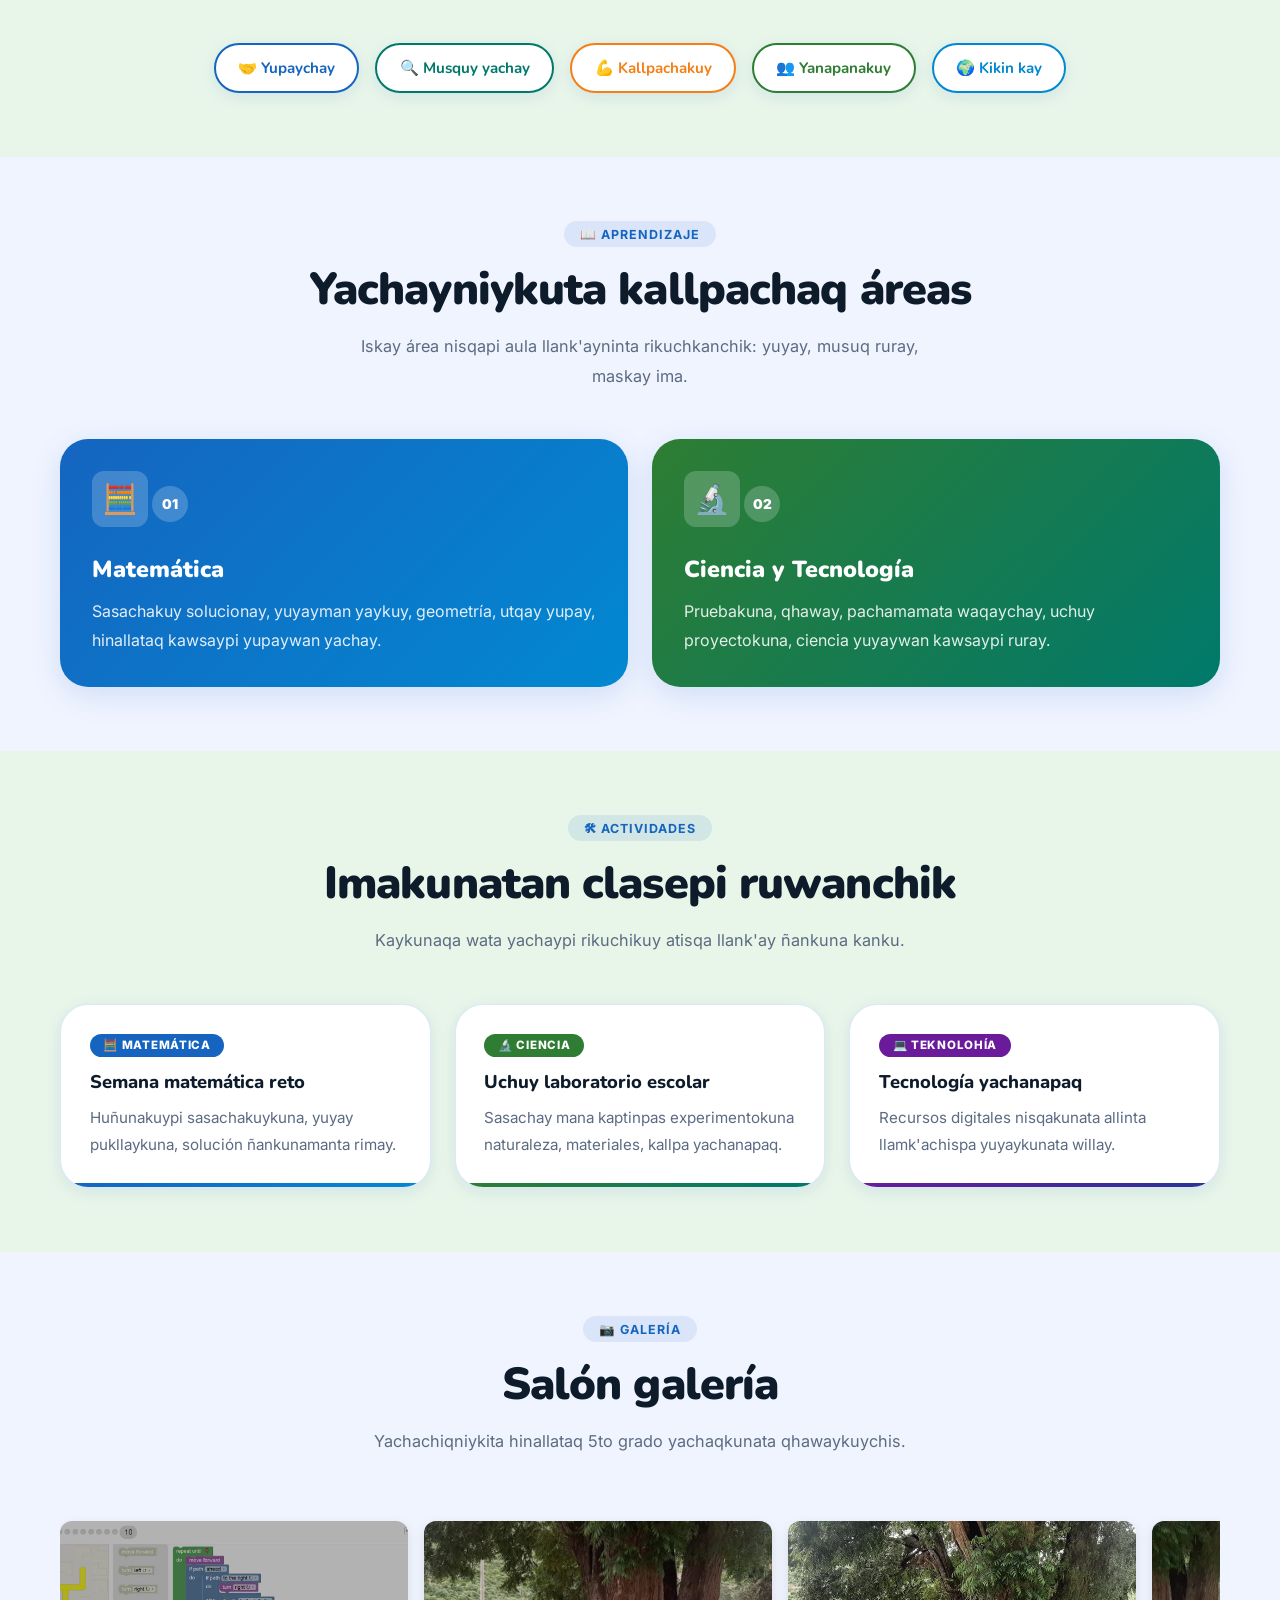
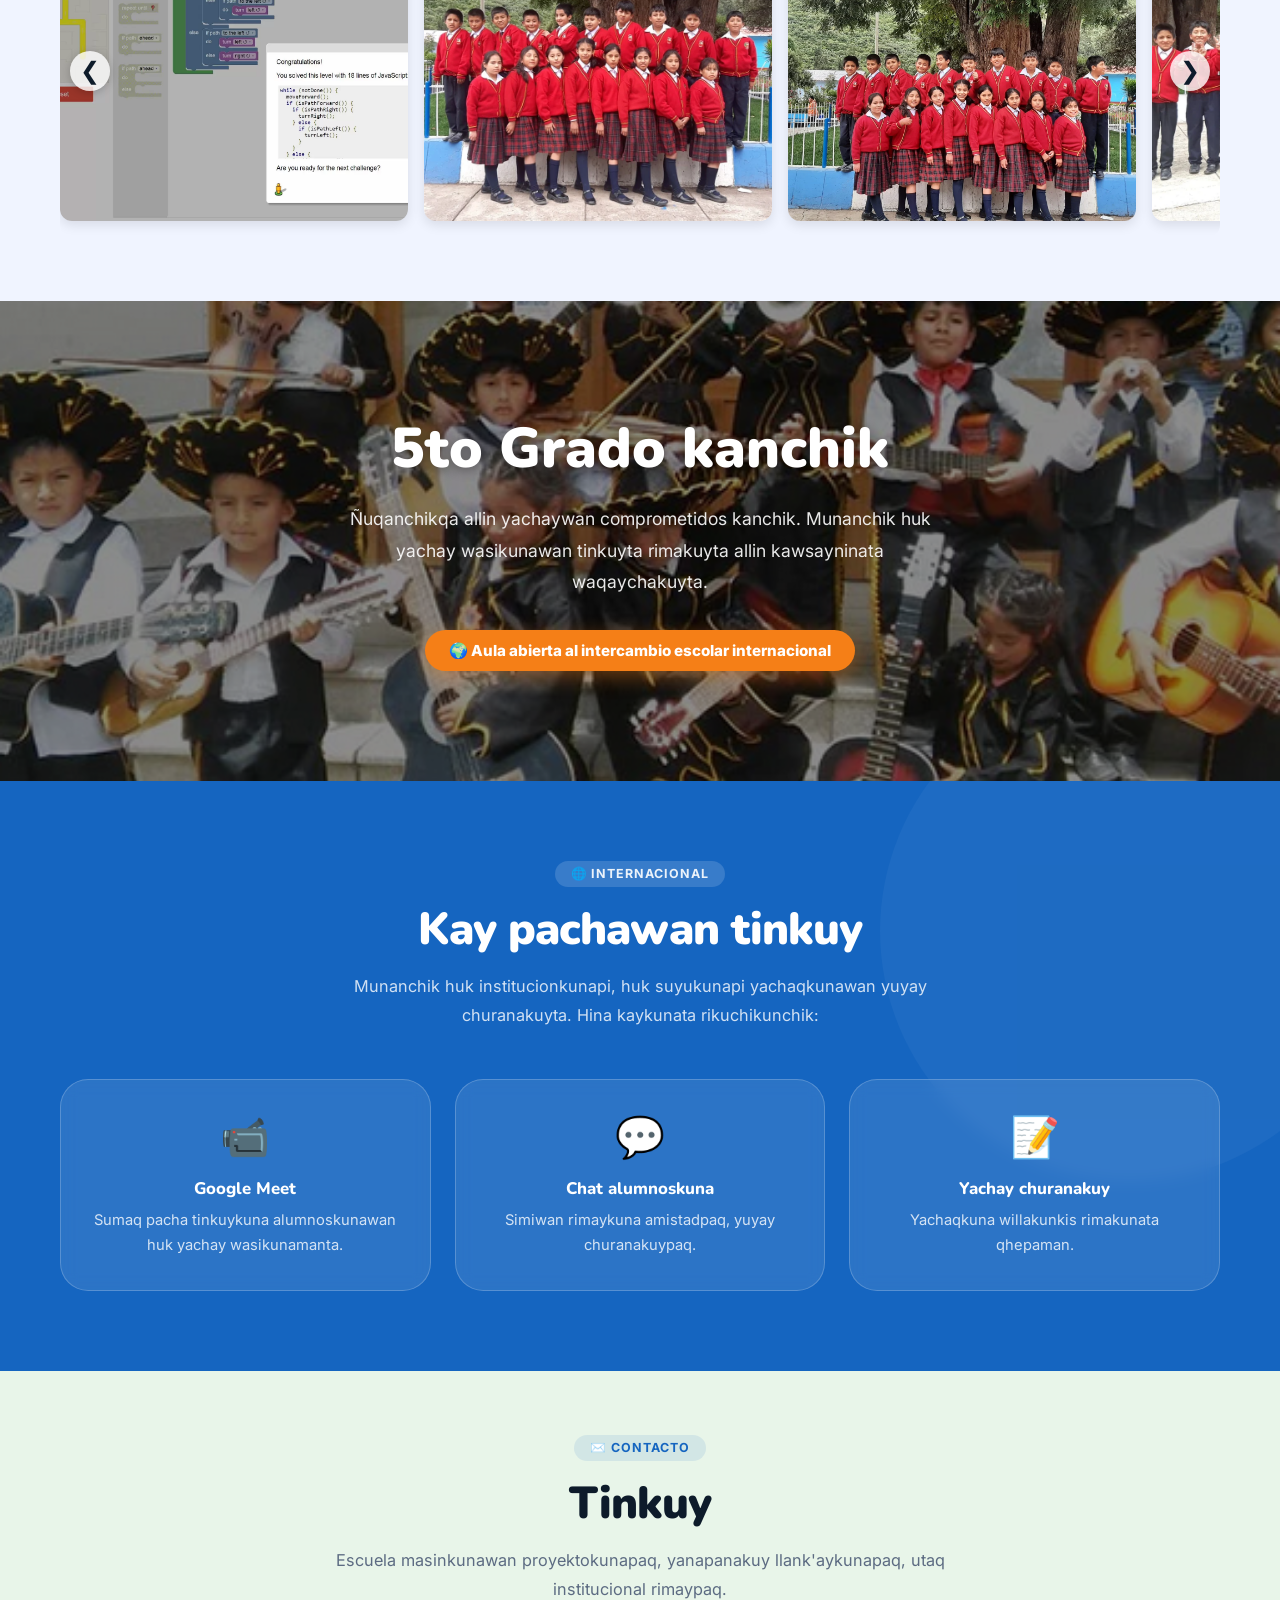
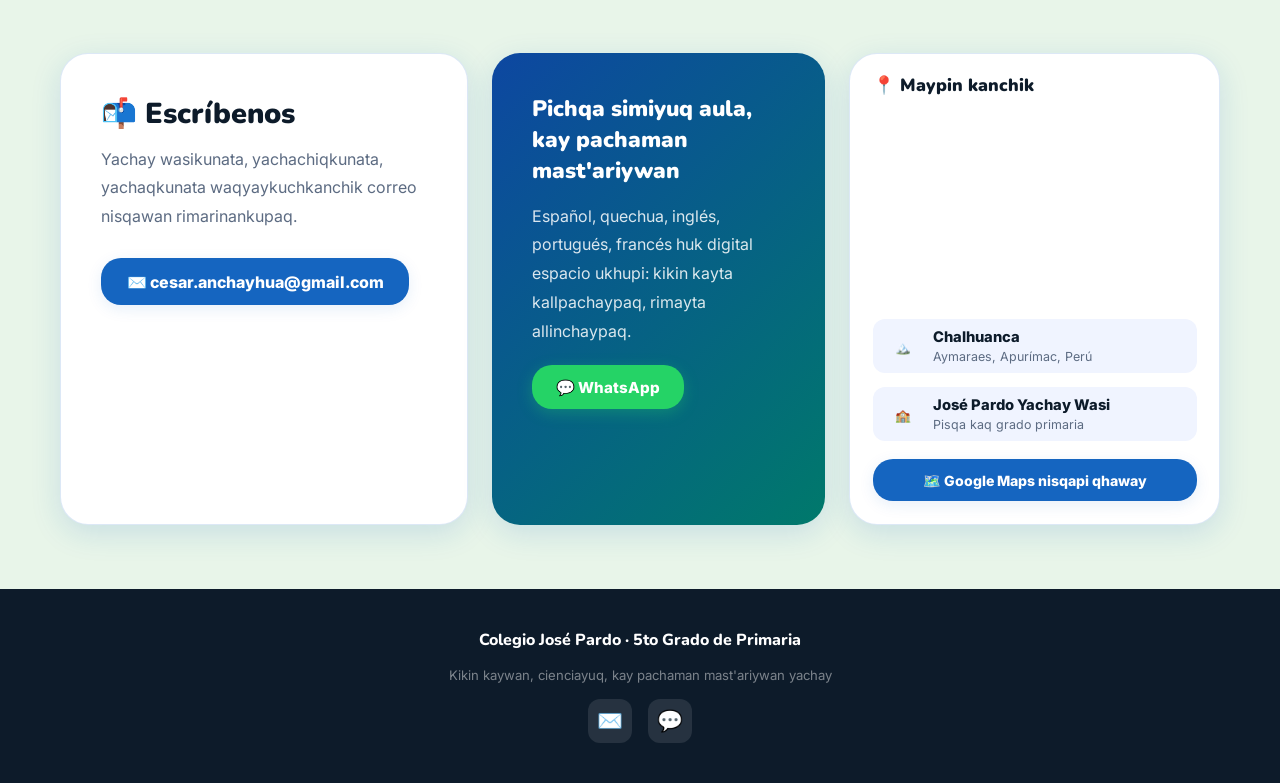
==== commit 69ca0a1f: "update fotos carrusel & links" ====
--- a/index.html
+++ b/index.html
@@ -1,15 +1,20 @@
 <!DOCTYPE html>
 <html lang="es">
+
 <head>
   <meta charset="UTF-8" />
   <meta name="viewport" content="width=device-width, initial-scale=1.0" />
-  <meta name="description" content="Página web del 5to grado de primaria del Colegio José Pardo – Aprendizaje con identidad, ciencia y proyección global." />
+  <meta name="description"
+    content="Página web del 5to grado de primaria del Colegio José Pardo – Aprendizaje con identidad, ciencia y proyección global." />
   <title>5to Grado – Colegio José Pardo</title>
   <link rel="preconnect" href="https://fonts.googleapis.com">
   <link rel="preconnect" href="https://fonts.gstatic.com" crossorigin>
-  <link href="https://fonts.googleapis.com/css2?family=Nunito:wght@400;600;700;800;900&family=Inter:wght@400;500;600;700&display=swap" rel="stylesheet">
+  <link
+    href="https://fonts.googleapis.com/css2?family=Nunito:wght@400;600;700;800;900&family=Inter:wght@400;500;600;700&display=swap"
+    rel="stylesheet">
   <link rel="stylesheet" href="css/style.css" />
 </head>
+
 <body>
 
   <!-- ====== HEADER ====== -->
@@ -22,12 +27,22 @@
           <p id="gradeLevel">5to grado de primaria</p>
         </div>
       </div>
-      <div class="language-switcher" aria-label="Selector de idioma">
-        <button class="lang-btn" data-lang="es">ES</button>
-        <button class="lang-btn active" data-lang="qu">QU</button>
-        <button class="lang-btn" data-lang="en">EN</button>
-        <button class="lang-btn" data-lang="pt">PT</button>
-        <button class="lang-btn" data-lang="fr">FR</button>
+      <div class="header-controls">
+        <div class="dropdown">
+          <button class="dropdown-btn" id="linksMenuBtn">🔗 Enlaces</button>
+          <div class="dropdown-content">
+            <a href="https://club-steam-chalhuanca.vercel.app/" target="_blank" rel="noopener" id="linkSteam">Club Robótica STEAM</a>
+            <a href="https://josepardochalhuanca.com/" target="_blank" rel="noopener" id="linkSchool">Sitio Institucional</a>
+            <a href="https://www.peru.travel/es" target="_blank" rel="noopener" id="linkPeru">Conoce el Perú</a>
+          </div>
+        </div>
+        <div class="language-switcher" aria-label="Selector de idioma">
+          <button class="lang-btn" data-lang="es">ES</button>
+          <button class="lang-btn active" data-lang="qu">QU</button>
+          <button class="lang-btn" data-lang="en">EN</button>
+          <button class="lang-btn" data-lang="pt">PT</button>
+          <button class="lang-btn" data-lang="fr">FR</button>
+        </div>
       </div>
     </div>
   </header>
@@ -47,7 +62,9 @@
             y nos conectamos con el mundo.
           </h2>
           <p id="heroDescription">
-            Este espacio presenta los proyectos, actividades y experiencias de aprendizaje de nuestro salón en Matemáticas, Ciencia y Tecnología. También abre una puerta para conectar con estudiantes de otras instituciones del Perú y del mundo.
+            Este espacio presenta los proyectos, actividades y experiencias de aprendizaje de nuestro salón en
+            Matemáticas, Ciencia y Tecnología. También abre una puerta para conectar con estudiantes de otras
+            instituciones del Perú y del mundo.
           </p>
           <div class="hero-actions">
             <a href="#areas" class="btn btn-primary" id="btnExplore">⚡ Explorar áreas</a>
@@ -75,7 +92,8 @@
       <div class="container" style="margin-top: 3rem;">
         <div style="text-align: center; margin-bottom: 2rem;">
           <span class="tag">🎨 <span id="workshopsTitle">Talleres Especiales</span></span>
-          <h3 id="workshopsMainTitle" style="font-size: 1.5rem; margin: 1rem 0; color: #333;">Actividades extracurriculares</h3>
+          <h3 id="workshopsMainTitle" style="font-size: 1.5rem; margin: 1rem 0; color: #333;">Actividades
+            extracurriculares</h3>
         </div>
         <div class="workshops-cards" id="workshopsCardsContainer"></div>
       </div>
@@ -125,7 +143,8 @@
           <span class="tag">🎓 Nuestro salón</span>
           <h2 id="welcomeTitle">Bienvenidos a nuestro salón</h2>
           <p id="welcomeText">
-            Aquí compartimos trabajos, experimentos, retos, logros y momentos importantes del aula. La meta es mostrar cómo aprendemos, cómo pensamos y cómo colaboramos.
+            Aquí compartimos trabajos, experimentos, retos, logros y momentos importantes del aula. La meta es mostrar
+            cómo aprendemos, cómo pensamos y cómo colaboramos.
           </p>
         </div>
         <div class="values-grid" id="valuesGrid"></div>
@@ -138,20 +157,23 @@
         <div class="section-heading">
           <span class="tag">📖 Aprendizaje</span>
           <h2 id="subjectsTitle">Áreas que impulsan nuestro aprendizaje</h2>
-          <p id="subjectsSubtitle">Mostramos el trabajo del aula en dos áreas fundamentales para el pensamiento, la creatividad y la exploración.</p>
+          <p id="subjectsSubtitle">Mostramos el trabajo del aula en dos áreas fundamentales para el pensamiento, la
+            creatividad y la exploración.</p>
         </div>
         <div class="subject-grid">
           <article class="subject-card">
             <div class="subject-icon">🧮</div>
             <span class="subject-number">01</span>
             <h3 id="mathTitle">Matemáticas</h3>
-            <p id="mathDesc">Resolución de problemas, razonamiento lógico, geometría, cálculo mental y actividades prácticas para comprender el mundo con números.</p>
+            <p id="mathDesc">Resolución de problemas, razonamiento lógico, geometría, cálculo mental y actividades
+              prácticas para comprender el mundo con números.</p>
           </article>
           <article class="subject-card">
             <div class="subject-icon">🔬</div>
             <span class="subject-number">02</span>
             <h3 id="scienceTitle">Ciencia y Tecnología</h3>
-            <p id="scienceDesc">Experimentos, observación, cuidado del ambiente, pequeños proyectos tecnológicos y curiosidad científica aplicada a la vida diaria.</p>
+            <p id="scienceDesc">Experimentos, observación, cuidado del ambiente, pequeños proyectos tecnológicos y
+              curiosidad científica aplicada a la vida diaria.</p>
           </article>
         </div>
       </div>
@@ -177,28 +199,12 @@
           <h2 id="galleryTitle">Galería del salón</h2>
           <p id="galleryNote">Conoce a nuestro profesor y a los estudiantes del 5to grado del Colegio José Pardo.</p>
         </div>
-        <div class="gallery-grid">
-          <figure class="gallery-card" style="margin:0;">
-            <div class="gallery-card-img-wrap">
-              <img src="fotos/profesor.png" alt="Profesor Rolando de la Torre Gamarra" />
-              <div class="gallery-card-overlay"></div>
-            </div>
-            <figcaption>
-              <h3 id="teacherCardTitle">Nuestro profesor</h3>
-              <p id="teacherCaption">Profesor Rolando de la Torre Gamarra – Docente comprometido con la excelencia educativa</p>
-            </figcaption>
-          </figure>
-
-          <figure class="gallery-card" style="margin:0;">
-            <div class="gallery-card-img-wrap">
-              <img src="fotos/grupo.png" alt="Estudiantes del 5to grado – Colegio José Pardo" />
-              <div class="gallery-card-overlay"></div>
-            </div>
-            <figcaption>
-              <h3 id="studentsCardTitle">Nuestros estudiantes</h3>
-              <p id="studentsCaption">5to grado de primaria – Un salón lleno de curiosidad, esfuerzo y alegría de aprender</p>
-            </figcaption>
-          </figure>
+        <div class="gallery-carousel-wrapper">
+          <button class="carousel-btn prev-btn" id="galleryPrev" aria-label="Anterior">&#10094;</button>
+          <div class="gallery-carousel" id="galleryCarousel">
+            <!-- Images will be injected here by JS -->
+          </div>
+          <button class="carousel-btn next-btn" id="galleryNext" aria-label="Siguiente">&#10095;</button>
         </div>
       </div>
     </section>
@@ -210,7 +216,8 @@
       </div>
       <div class="group-content container">
         <h2 id="groupSectionTitle">Somos el 5to grado</h2>
-        <p id="groupSectionText">Un aula comprometida con el aprendizaje de calidad. Nos encanta colaborar con otras escuelas del mundo para intercambiar experiencias y crecer juntos.</p>
+        <p id="groupSectionText">Un aula comprometida con el aprendizaje de calidad. Nos encanta colaborar con otras
+          escuelas del mundo para intercambiar experiencias y crecer juntos.</p>
         <span class="group-badge">🌍 Aula abierta al intercambio escolar internacional</span>
       </div>
     </section>
@@ -221,7 +228,8 @@
         <div class="section-heading">
           <span class="tag">🌐 Internacional</span>
           <h2 id="globalTitle">Conexión con el mundo</h2>
-          <p id="globalText">Queremos compartir experiencias con estudiantes de otras instituciones y países, intercambiar ideas, mostrar nuestra cultura y aprender de otras realidades educativas.</p>
+          <p id="globalText">Queremos compartir experiencias con estudiantes de otras instituciones y países,
+            intercambiar ideas, mostrar nuestra cultura y aprender de otras realidades educativas.</p>
         </div>
         <div class="global-grid" id="globalGrid"></div>
       </div>
@@ -233,18 +241,21 @@
         <div class="section-heading">
           <span class="tag">✉️ Contacto</span>
           <h2 id="contactTitle">Contáctanos</h2>
-          <p id="contactText">Para proyectos de intercambio escolar, actividades colaborativas o comunicación institucional.</p>
+          <p id="contactText">Para proyectos de intercambio escolar, actividades colaborativas o comunicación
+            institucional.</p>
         </div>
         <div class="contact-grid contact-grid-3">
           <div class="contact-card">
             <h2>📬 Escríbenos</h2>
-            <p id="contactInvite">Invitamos a escuelas, docentes y estudiantes a contactarnos para iniciativas educativas, presentaciones del aula y actividades de intercambio internacional.</p>
+            <p id="contactInvite">Invitamos a escuelas, docentes y estudiantes a contactarnos para iniciativas
+              educativas, presentaciones del aula y actividades de intercambio internacional.</p>
             <a class="email-link" href="mailto:cesar.anchayhua@gmail.com">✉️ cesar.anchayhua@gmail.com</a>
           </div>
 
           <div class="contact-card highlight">
             <h3 id="highlightTitle">Aula multilingüe con proyección global</h3>
-            <p id="highlightText">Español, quechua e inglés en un mismo espacio digital para fortalecer identidad, comunicación y apertura internacional.</p>
+            <p id="highlightText">Español, quechua e inglés en un mismo espacio digital para fortalecer identidad,
+              comunicación y apertura internacional.</p>
             <a href="https://wa.me/51902749344" class="whatsapp-btn" target="_blank" rel="noopener">
               💬 WhatsApp
             </a>
@@ -254,14 +265,9 @@
           <div class="contact-card location-card">
             <h3 id="locationTitle">📍 Dónde nos encontramos</h3>
             <div class="location-map-wrap">
-              <iframe
-                title="Chalhuanca, Aymaraes, Apurímac – Mapa"
-                src="https://maps.google.com/maps?q=Chalhuanca,Aymaraes,Apurimac,Peru&output=embed&z=14"
-                width="100%"
-                height="200"
-                style="border:0; border-radius: 12px;"
-                allowfullscreen=""
-                loading="lazy"
+              <iframe title="Chalhuanca, Aymaraes, Apurímac – Mapa"
+                src="https://maps.google.com/maps?q=Chalhuanca,Aymaraes,Apurimac,Peru&output=embed&z=14" width="100%"
+                height="200" style="border:0; border-radius: 12px;" allowfullscreen="" loading="lazy"
                 referrerpolicy="no-referrer-when-downgrade">
               </iframe>
             </div>
@@ -280,12 +286,8 @@
                   <span id="locationGrade">5to Grado de Primaria</span>
                 </div>
               </div>
-              <a
-                href="https://maps.google.com/?q=Chalhuanca,Aymaraes,Apurimac,Peru"
-                class="maps-btn"
-                target="_blank"
-                rel="noopener"
-                id="locationMapBtn">
+              <a href="https://maps.google.com/?q=Chalhuanca,Aymaraes,Apurimac,Peru" class="maps-btn" target="_blank"
+                rel="noopener" id="locationMapBtn">
                 🗺️ Abrir en Google Maps
               </a>
             </div>
@@ -303,12 +305,15 @@
       <div class="footer-brand">Colegio José Pardo · 5to Grado de Primaria</div>
       <p class="footer-sub" id="footerText">Educación con identidad, ciencia y proyección global</p>
       <div class="footer-icons">
-        <a href="mailto:cesar.anchayhua@gmail.com" class="footer-icon-link" title="Correo electrónico" aria-label="Email">✉️</a>
-        <a href="https://wa.me/51902749344" class="footer-icon-link" title="WhatsApp" aria-label="WhatsApp" target="_blank" rel="noopener">💬</a>
+        <a href="mailto:cesar.anchayhua@gmail.com" class="footer-icon-link" title="Correo electrónico"
+          aria-label="Email">✉️</a>
+        <a href="https://wa.me/51902749344" class="footer-icon-link" title="WhatsApp" aria-label="WhatsApp"
+          target="_blank" rel="noopener">💬</a>
       </div>
     </div>
   </footer>
 
   <script src="js/main.js"></script>
 </body>
-</html>
+
+</html>
--- a/css/style.css
+++ b/css/style.css
@@ -149,6 +149,80 @@
   transform: scale(1.08);
 }
 
+/* Header Controls & Dropdown */
+.header-controls {
+  display: flex;
+  align-items: center;
+  gap: 1rem;
+}
+
+.dropdown {
+  position: relative;
+  display: inline-block;
+}
+
+.dropdown-btn {
+  background: rgba(255, 255, 255, 0.15);
+  color: #fff;
+  border: 2px solid rgba(255, 255, 255, 0.5);
+  padding: 0.45rem 1rem;
+  border-radius: 999px;
+  font-family: var(--font-body);
+  font-weight: 700;
+  font-size: 0.85rem;
+  cursor: pointer;
+  transition: background 0.3s, transform 0.3s, border-color 0.3s;
+}
+
+.dropdown-btn:hover {
+  background: var(--edu-amber);
+  border-color: var(--edu-amber);
+  transform: scale(1.05);
+}
+
+.dropdown-content {
+  display: none;
+  position: absolute;
+  top: 120%;
+  right: 0;
+  background-color: var(--white);
+  min-width: 200px;
+  border-radius: var(--r-sm);
+  box-shadow: var(--shadow-lg);
+  z-index: 200;
+  overflow: hidden;
+  animation: fadeInDown 0.3s ease forwards;
+}
+
+.dropdown:hover .dropdown-content {
+  display: block;
+}
+
+.dropdown-content a {
+  color: var(--text-mid);
+  padding: 0.8rem 1.2rem;
+  text-decoration: none;
+  display: block;
+  font-family: var(--font-body);
+  font-size: 0.9rem;
+  font-weight: 600;
+  transition: background 0.2s, color 0.2s;
+  border-bottom: 1px solid var(--border);
+}
+.dropdown-content a:last-child {
+  border-bottom: none;
+}
+
+.dropdown-content a:hover {
+  background-color: var(--bg-light);
+  color: var(--edu-blue);
+}
+
+@keyframes fadeInDown {
+  from { opacity: 0; transform: translateY(-10px); }
+  to { opacity: 1; transform: translateY(0); }
+}
+
 /* ======================================================
    HERO — con foto del profesor a la derecha
    ====================================================== */
@@ -1180,3 +1254,87 @@
     grid-template-columns: 1fr;
   }
 }
+
+/* ====== GALLERY CAROUSEL ====== */
+.gallery-carousel-wrapper {
+  position: relative;
+  display: flex;
+  align-items: center;
+  margin-top: 2rem;
+  overflow: hidden;
+  border-radius: 12px;
+}
+.gallery-carousel {
+  display: flex;
+  overflow-x: auto;
+  scroll-snap-type: x mandatory;
+  scroll-behavior: smooth;
+  -webkit-overflow-scrolling: touch;
+  gap: 1rem;
+  padding: 1rem 0;
+  width: 100%;
+}
+.gallery-carousel::-webkit-scrollbar {
+  display: none;
+}
+.gallery-carousel {
+  -ms-overflow-style: none;  /* IE and Edge */
+  scrollbar-width: none;  /* Firefox */
+}
+.carousel-item {
+  flex: 0 0 auto;
+  scroll-snap-align: center;
+  width: 80%;
+  max-width: 400px;
+  border-radius: 12px;
+  overflow: hidden;
+  box-shadow: 0 4px 12px rgba(0,0,0,0.1);
+}
+.carousel-item img {
+  width: 100%;
+  height: 250px;
+  object-fit: cover;
+  display: block;
+}
+@media (min-width: 768px) {
+  .carousel-item {
+    width: 45%;
+  }
+  .carousel-item img {
+    height: 300px;
+  }
+}
+@media (min-width: 1024px) {
+  .carousel-item {
+    width: 30%;
+  }
+}
+.carousel-btn {
+  position: absolute;
+  top: 50%;
+  transform: translateY(-50%);
+  background: rgba(255,255,255,0.8);
+  border: none;
+  border-radius: 50%;
+  width: 40px;
+  height: 40px;
+  font-size: 1.5rem;
+  color: var(--primary);
+  cursor: pointer;
+  z-index: 10;
+  box-shadow: 0 2px 8px rgba(0,0,0,0.2);
+  transition: background 0.3s, color 0.3s;
+  display: flex;
+  align-items: center;
+  justify-content: center;
+}
+.carousel-btn:hover {
+  background: var(--primary);
+  color: white;
+}
+.prev-btn {
+  left: 10px;
+}
+.next-btn {
+  right: 10px;
+}
